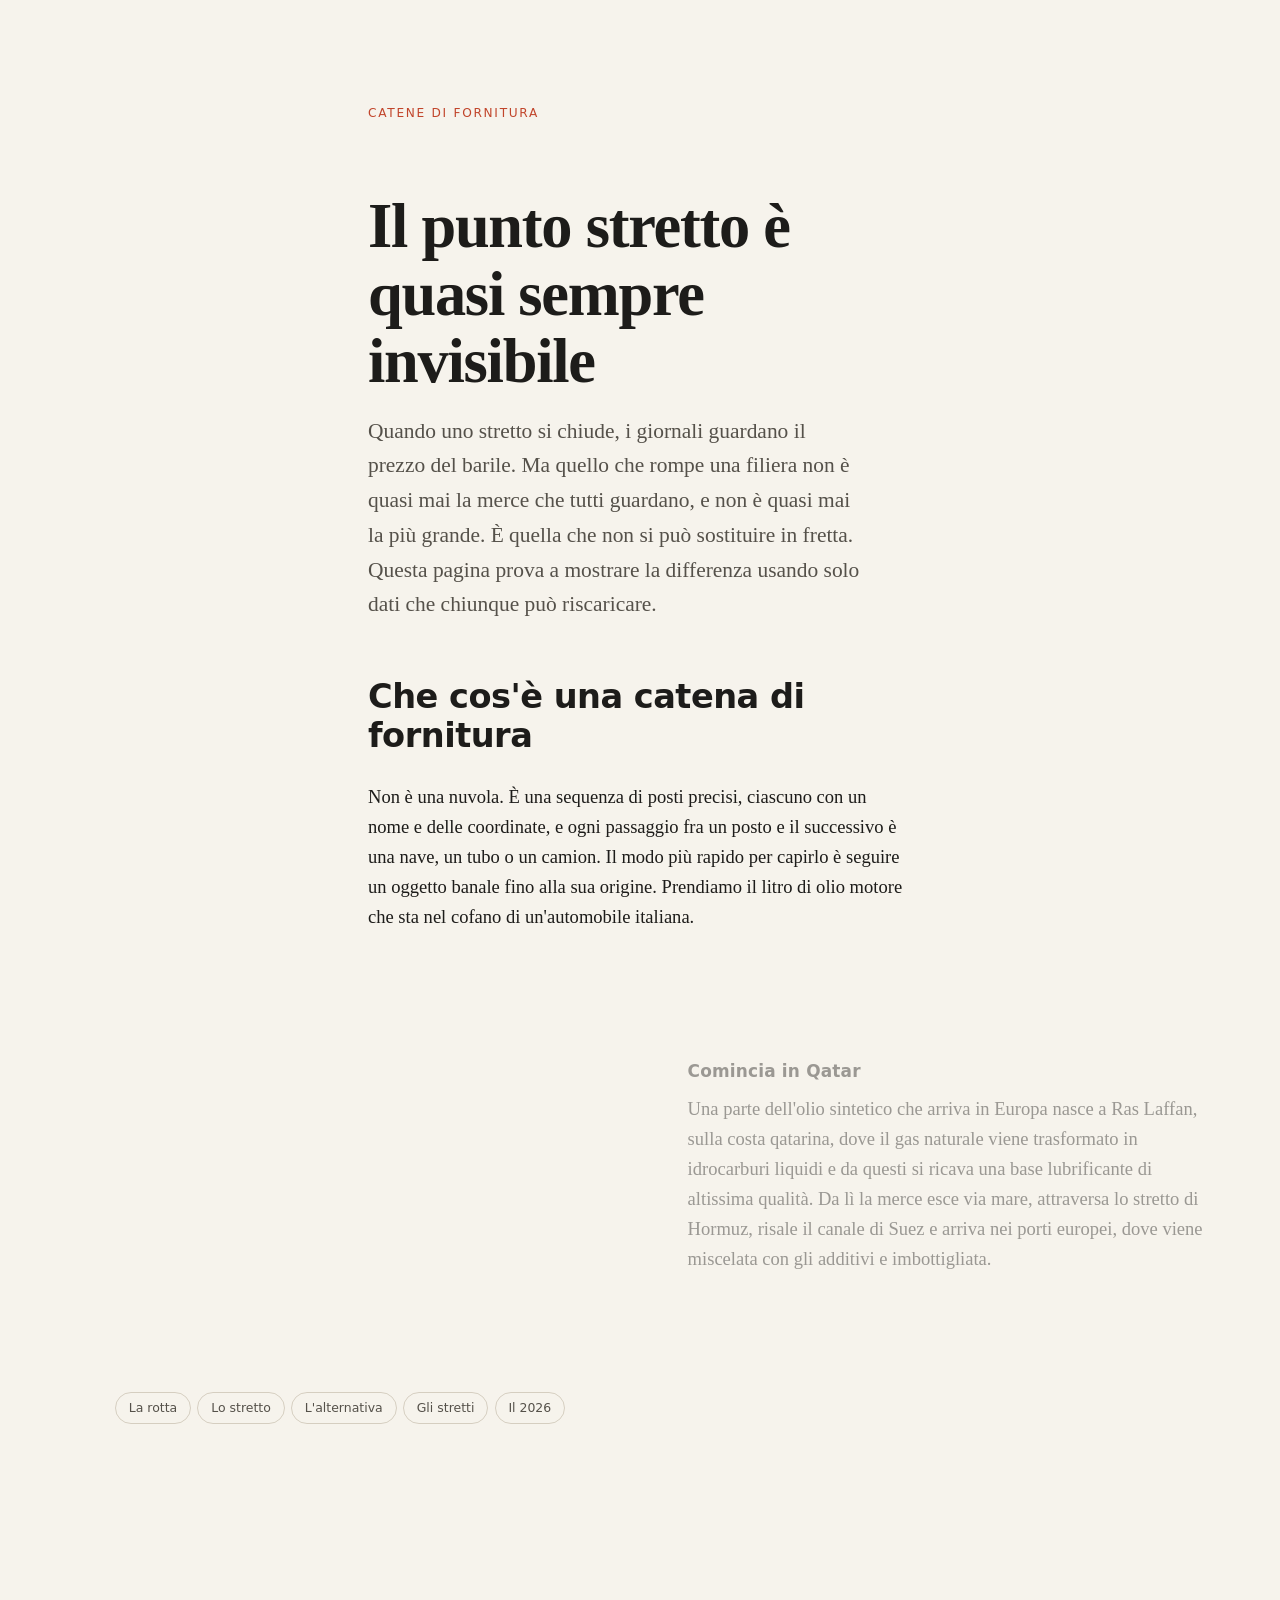
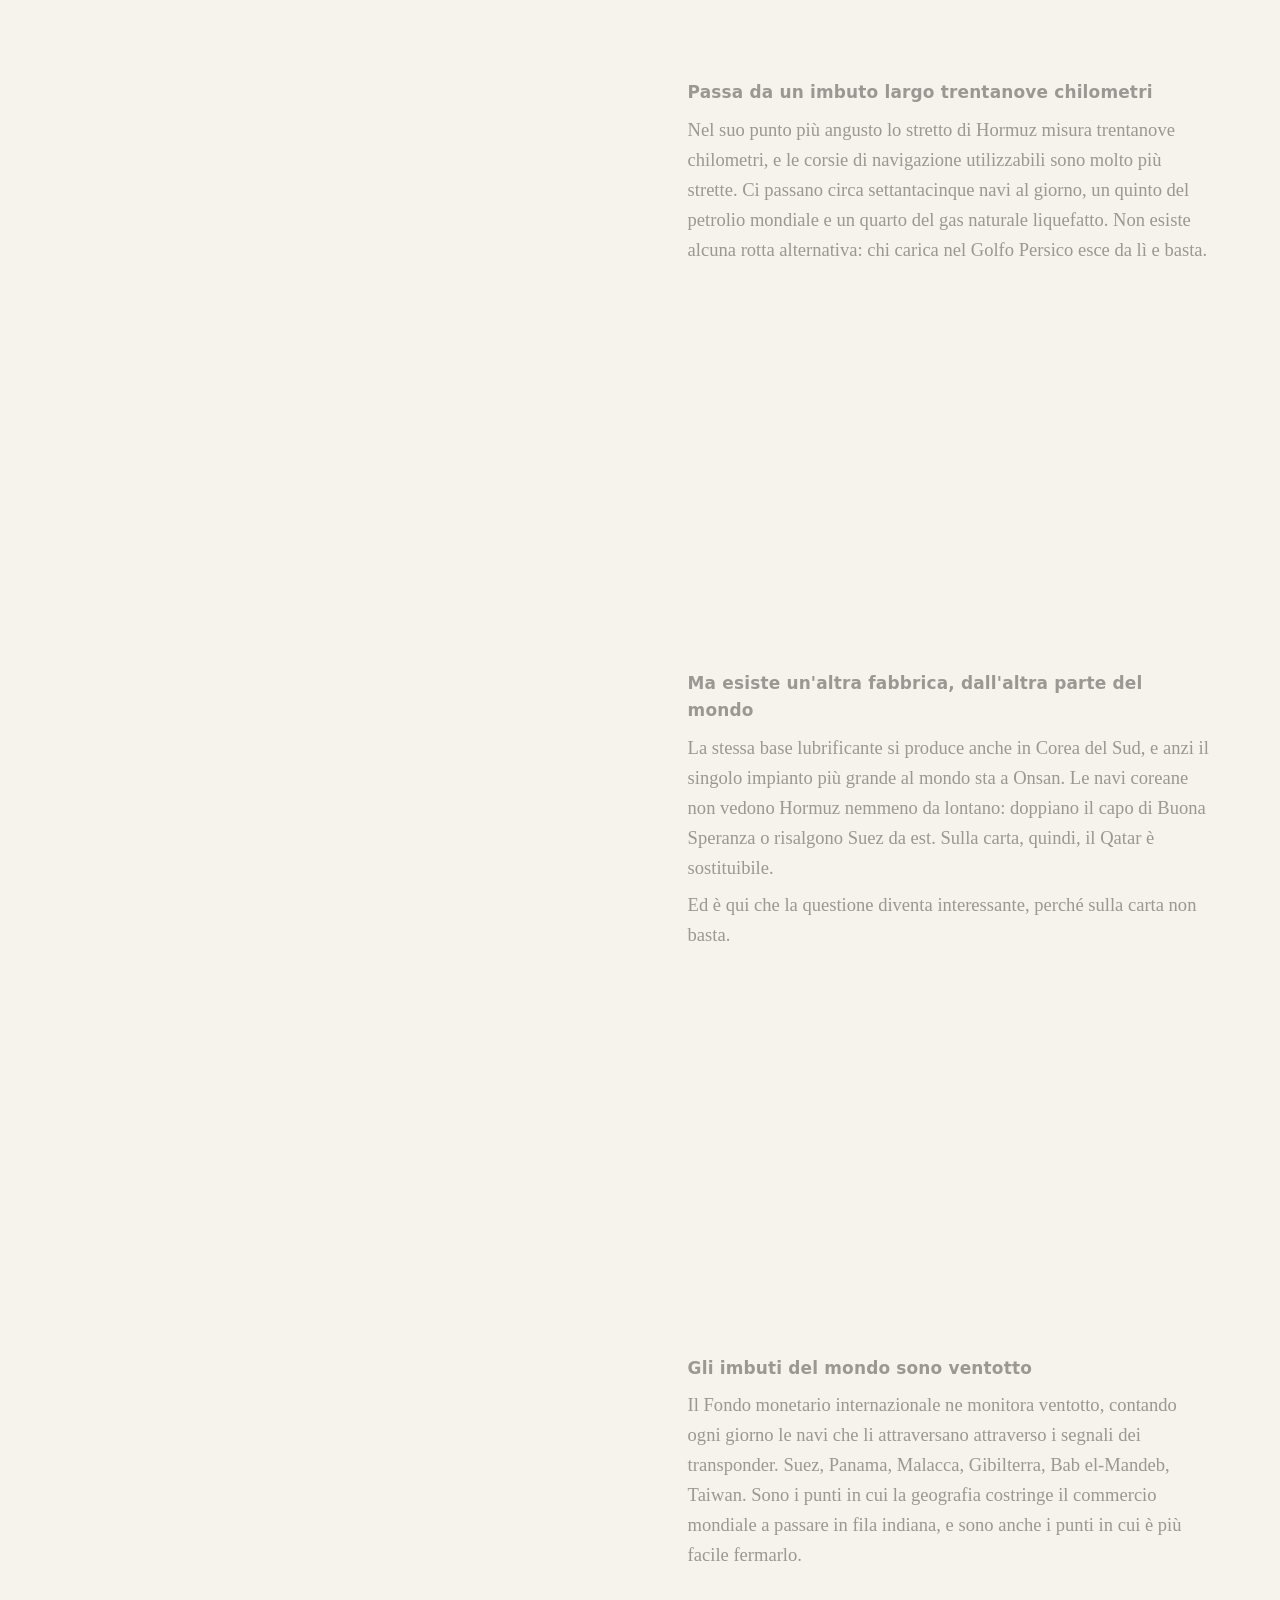
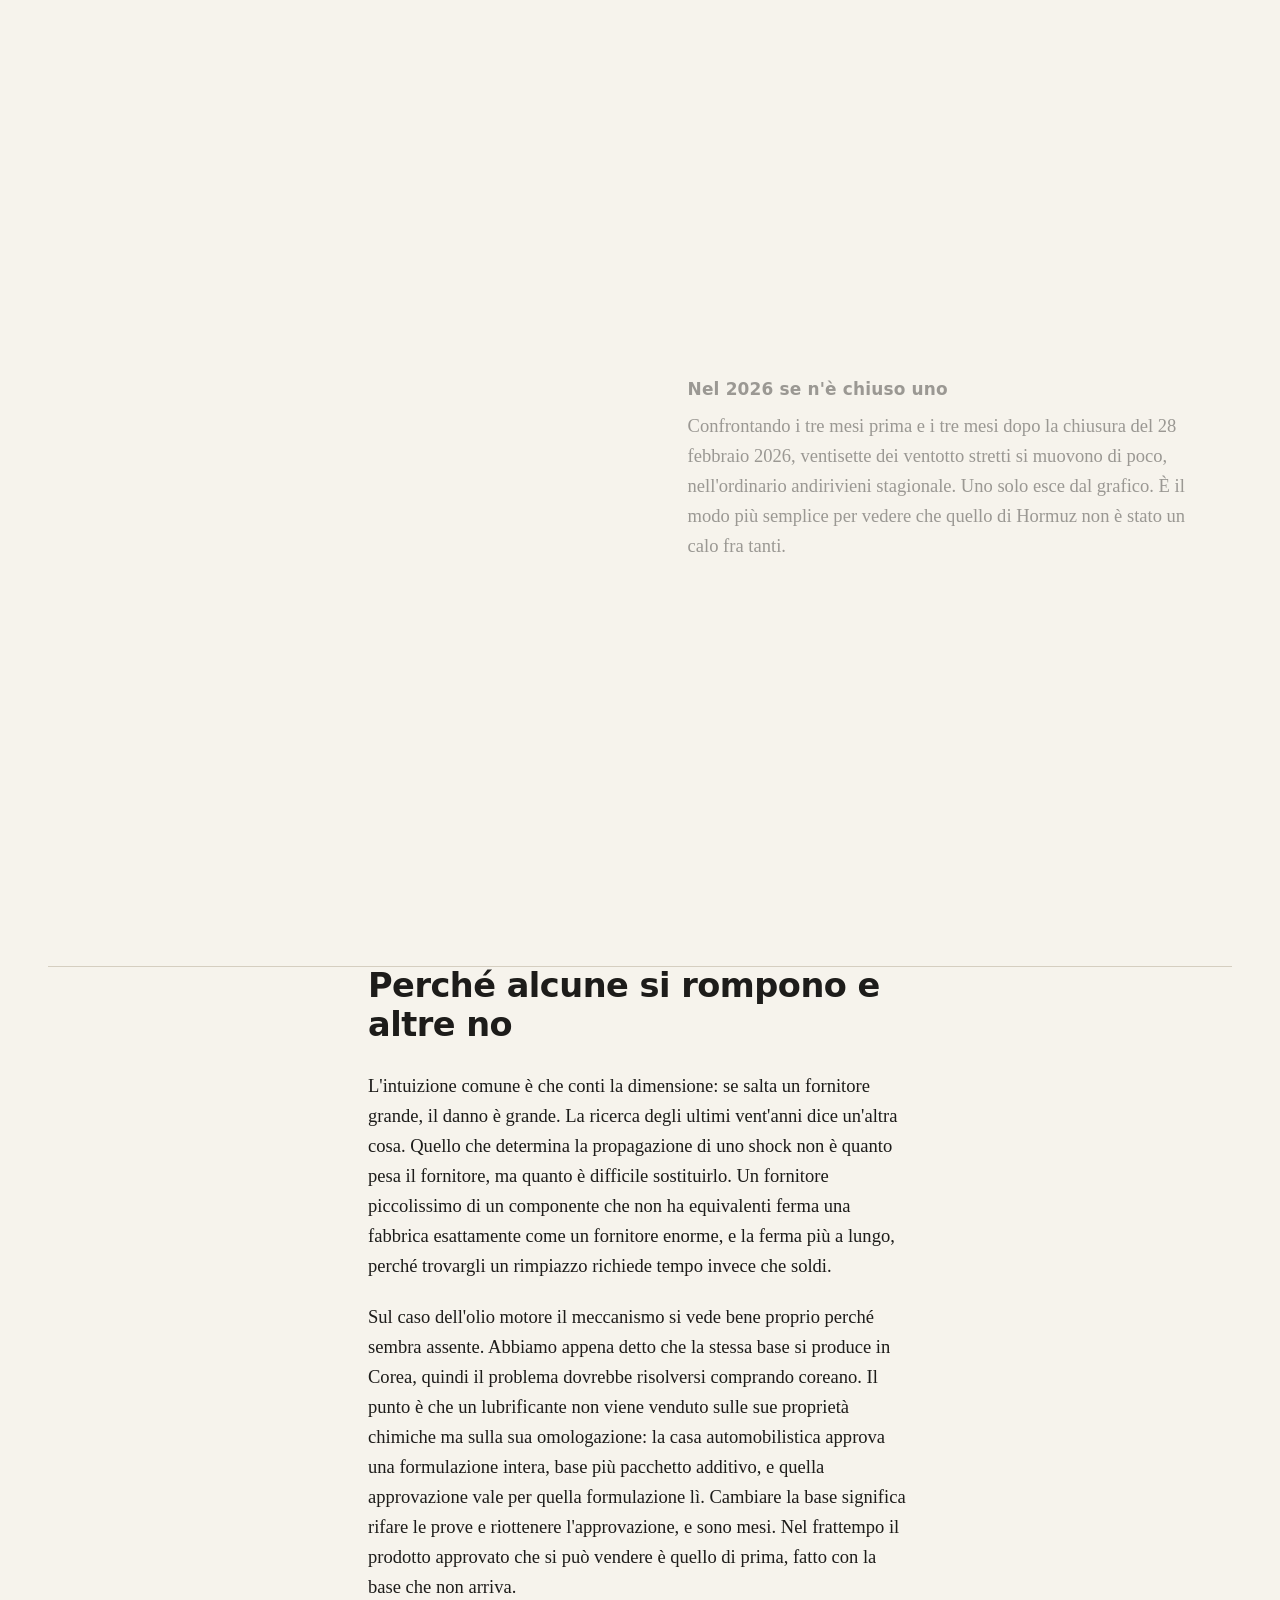
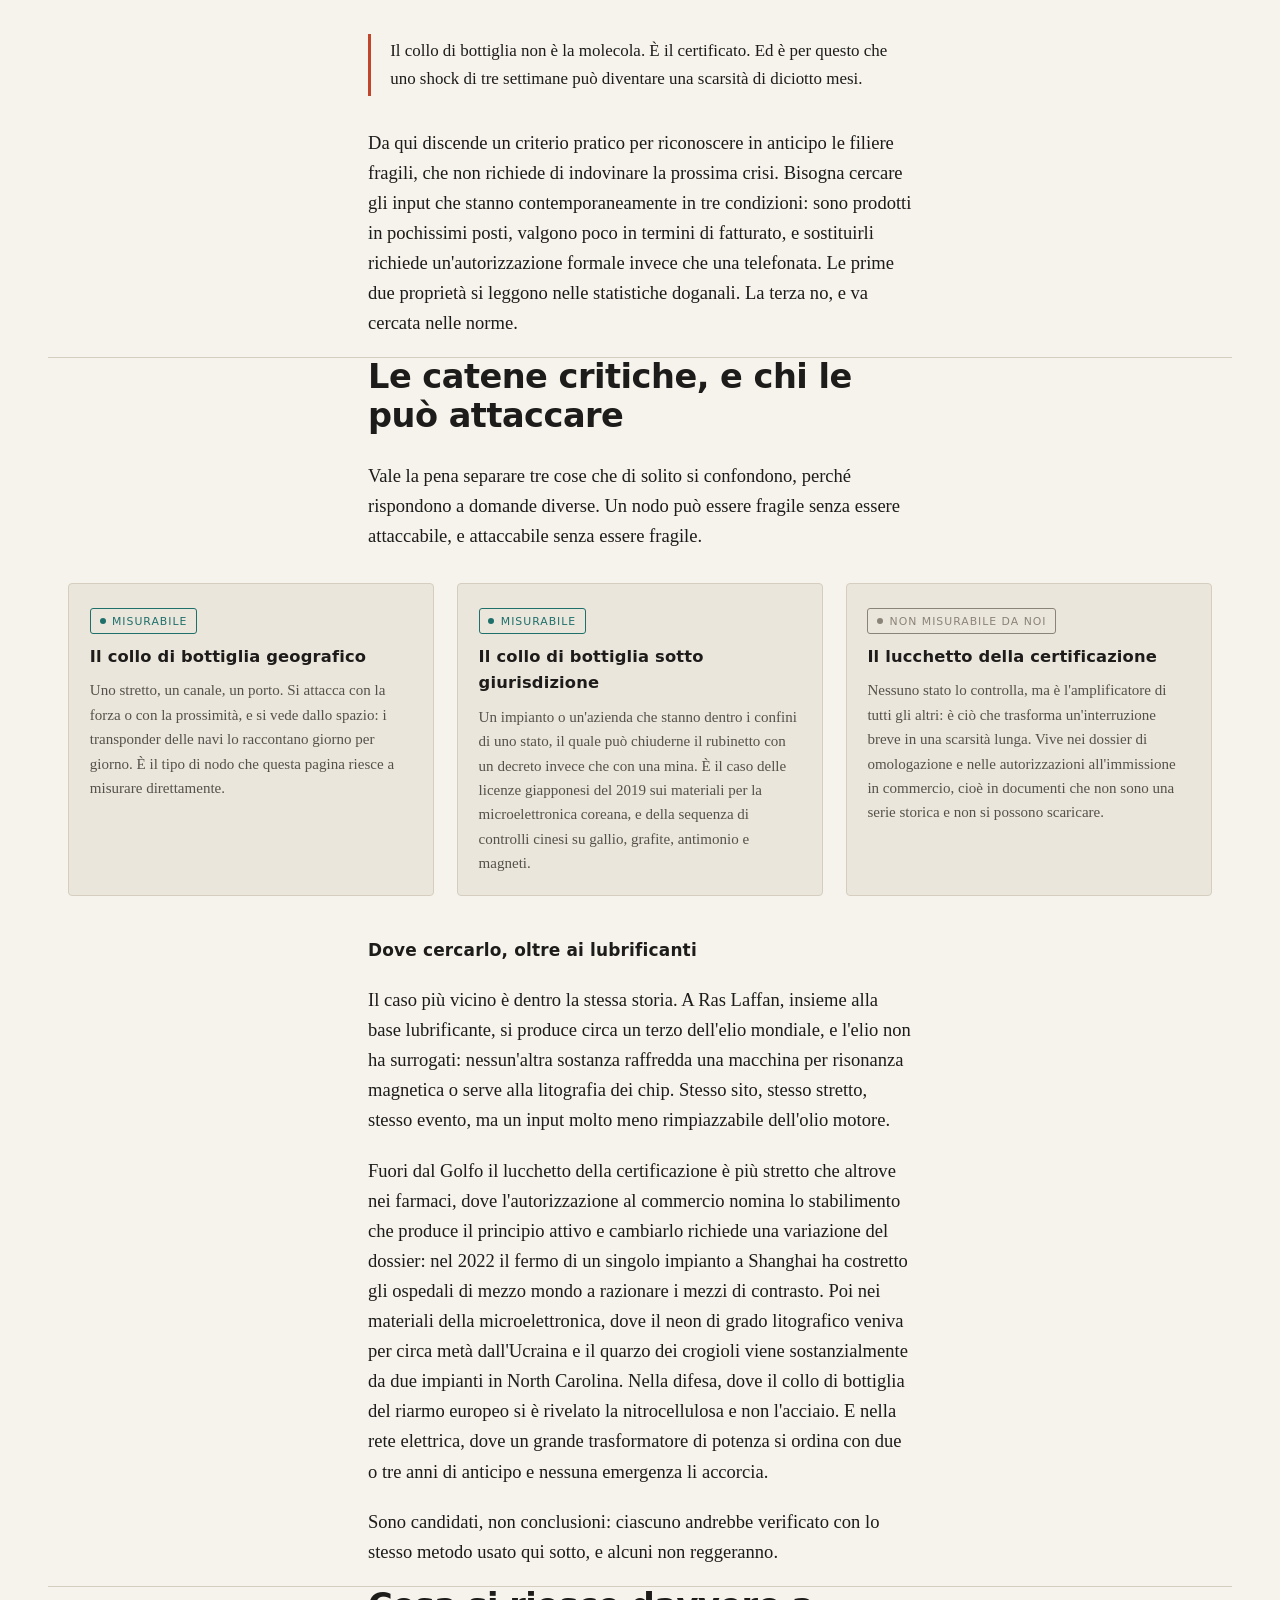
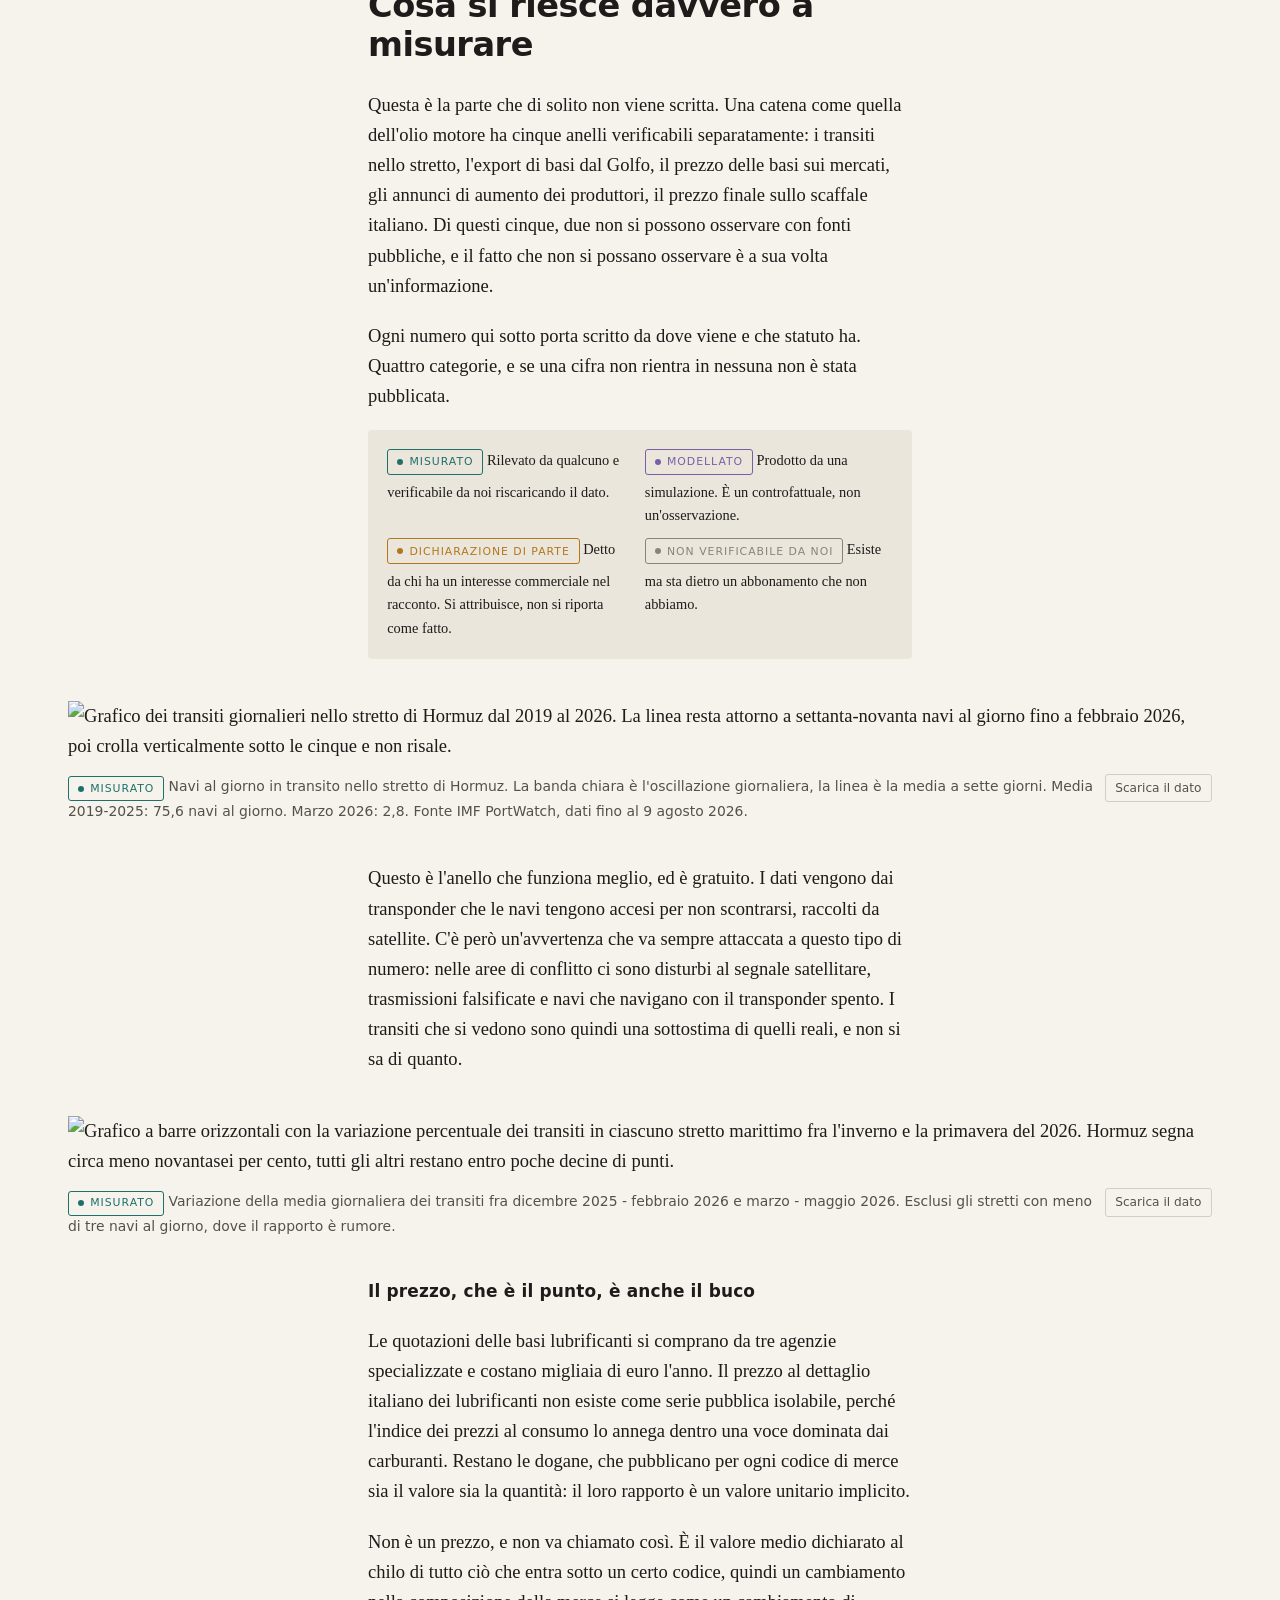
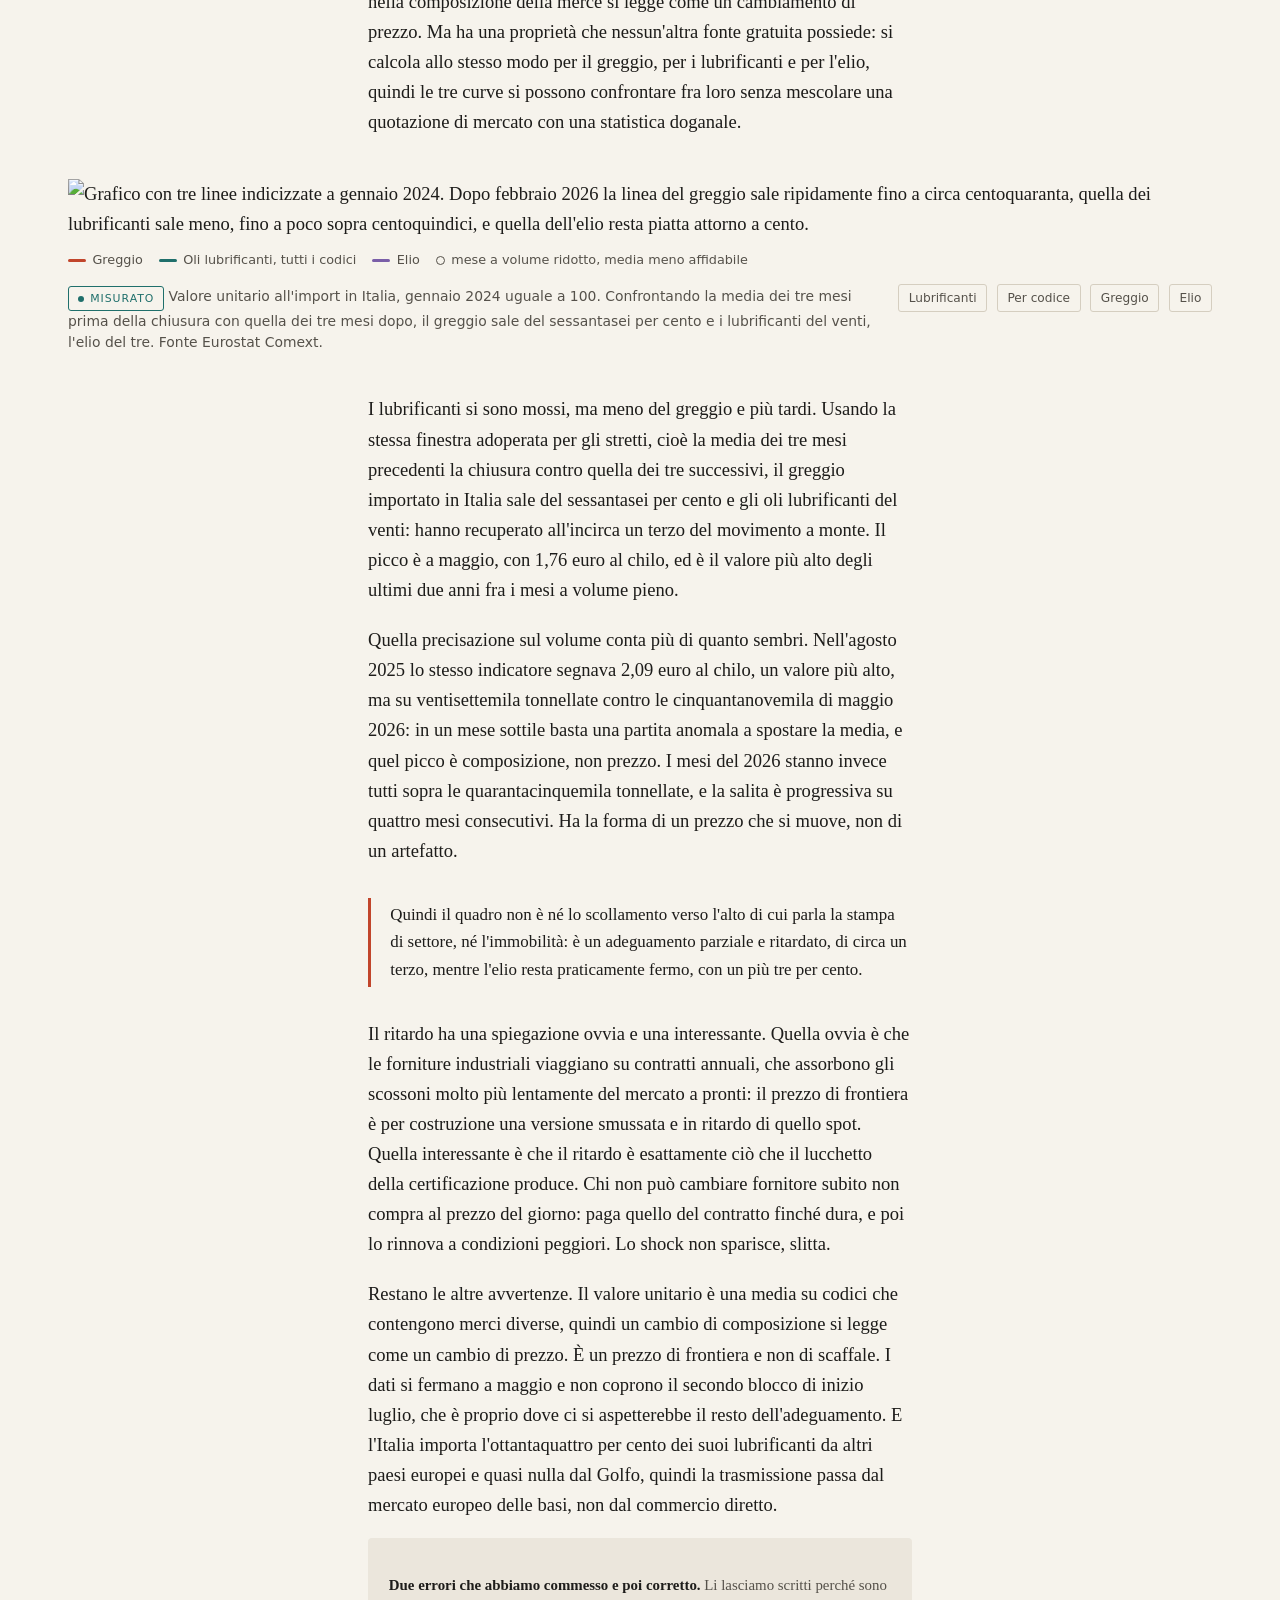
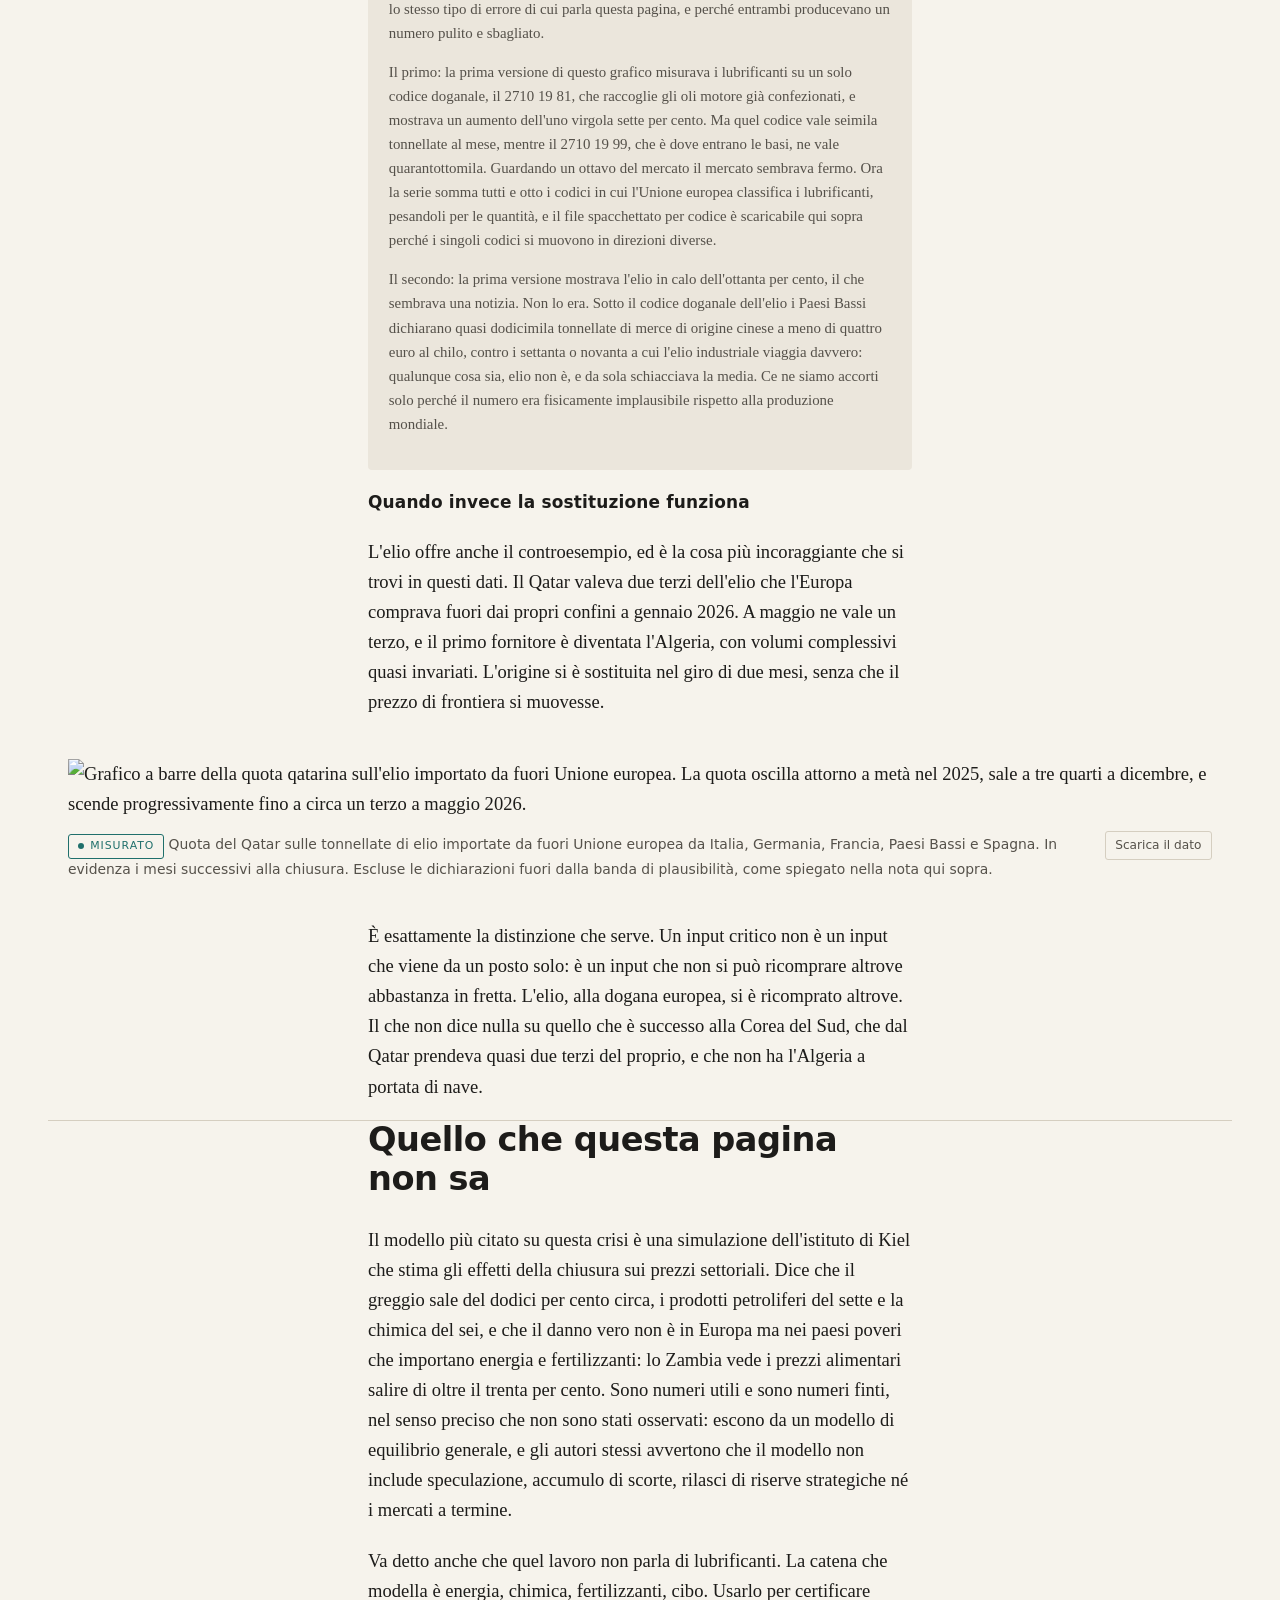
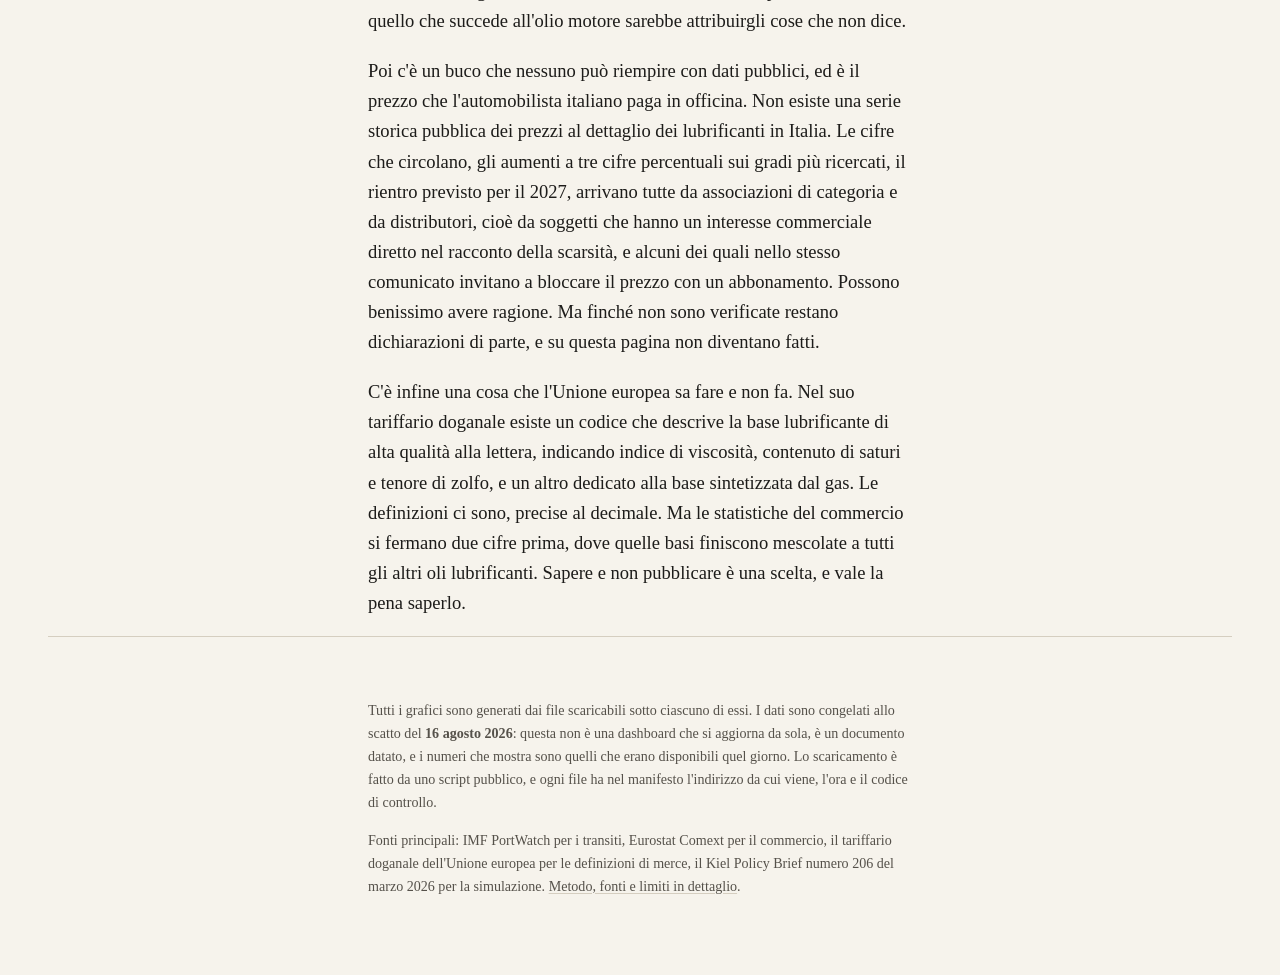
==== sito/index.html @ 90e69184 "Pagina sulle catene di fornitura critiche, primo scatto Sito statico senza framework: mappamondo in " ====
<!doctype html>
<html lang="it">
<head>
<meta charset="utf-8">
<meta name="viewport" content="width=device-width, initial-scale=1">
<title>Catene di fornitura critiche</title>
<meta name="description" content="Che cos'e' una catena di fornitura, perche' alcune si rompono e altre no, e cosa si riesce davvero a misurare quando uno stretto si chiude. Un caso di studio sulla chiusura di Hormuz del 2026.">
<link rel="icon" href="favicon.svg" type="image/svg+xml">
<link rel="stylesheet" href="assets/stile.css">
</head>
<body>

<a class="salta" href="#contenuto">Salta al contenuto</a>

<header class="testa involucro">
  <div class="colonna">
    <p class="sopratitolo">Catene di fornitura</p>
    <h1>Il punto stretto è quasi sempre invisibile</h1>
    <p class="sommario">Quando uno stretto si chiude, i giornali guardano il prezzo
    del barile. Ma quello che rompe una filiera non è quasi mai la merce che tutti
    guardano, e non è quasi mai la più grande. È quella che non si può sostituire
    in fretta. Questa pagina prova a mostrare la differenza usando solo dati che
    chiunque può riscaricare.</p>
  </div>
</header>

<main id="contenuto">

<!-- ============================================================ atto primo -->
<section class="involucro scena" id="mappamondo">
  <div class="colonna">
    <h2>Che cos'è una catena di fornitura</h2>
    <p>Non è una nuvola. È una sequenza di posti precisi, ciascuno con un nome
    e delle coordinate, e ogni passaggio fra un posto e il successivo è una nave,
    un tubo o un camion. Il modo più rapido per capirlo è seguire un oggetto
    banale fino alla sua origine. Prendiamo il litro di olio motore che sta nel
    cofano di un'automobile italiana.</p>
  </div>

  <div class="scena-griglia">
    <div class="scena-globo">
      <canvas id="globo" role="img"
              aria-label="Mappamondo che mostra le rotte descritte nel testo accanto."></canvas>
      <div id="globo-comandi" class="comandi">
        <button type="button" data-vai="0">La rotta</button>
        <button type="button" data-vai="1">Lo stretto</button>
        <button type="button" data-vai="2">L'alternativa</button>
        <button type="button" data-vai="3">Gli stretti</button>
        <button type="button" data-vai="4">Il 2026</button>
      </div>
    </div>

    <div class="tappe">
      <div class="tappa" data-passo="0">
        <h3>Comincia in Qatar</h3>
        <p>Una parte dell'olio sintetico che arriva in Europa nasce a Ras Laffan,
        sulla costa qatarina, dove il gas naturale viene trasformato in idrocarburi
        liquidi e da questi si ricava una base lubrificante di altissima qualità.
        Da lì la merce esce via mare, attraversa lo stretto di Hormuz, risale il
        canale di Suez e arriva nei porti europei, dove viene miscelata con gli
        additivi e imbottigliata.</p>
      </div>

      <div class="tappa" data-passo="1">
        <h3>Passa da un imbuto largo trentanove chilometri</h3>
        <p>Nel suo punto più angusto lo stretto di Hormuz misura trentanove
        chilometri, e le corsie di navigazione utilizzabili sono molto più
        strette. Ci passano circa settantacinque navi al giorno, un quinto del
        petrolio mondiale e un quarto del gas naturale liquefatto. Non esiste
        alcuna rotta alternativa: chi carica nel Golfo Persico esce da lì e basta.</p>
      </div>

      <div class="tappa" data-passo="2">
        <h3>Ma esiste un'altra fabbrica, dall'altra parte del mondo</h3>
        <p>La stessa base lubrificante si produce anche in Corea del Sud, e anzi
        il singolo impianto più grande al mondo sta a Onsan. Le navi coreane non
        vedono Hormuz nemmeno da lontano: doppiano il capo di Buona Speranza o
        risalgono Suez da est. Sulla carta, quindi, il Qatar è sostituibile.</p>
        <p>Ed è qui che la questione diventa interessante, perché sulla carta non
        basta.</p>
      </div>

      <div class="tappa" data-passo="3">
        <h3>Gli imbuti del mondo sono ventotto</h3>
        <p>Il Fondo monetario internazionale ne monitora ventotto, contando ogni
        giorno le navi che li attraversano attraverso i segnali dei transponder.
        Suez, Panama, Malacca, Gibilterra, Bab el-Mandeb, Taiwan. Sono i punti in
        cui la geografia costringe il commercio mondiale a passare in fila
        indiana, e sono anche i punti in cui è più facile fermarlo.</p>
      </div>

      <div class="tappa" data-passo="4">
        <h3>Nel 2026 se n'è chiuso uno</h3>
        <p>Confrontando i tre mesi prima e i tre mesi dopo la chiusura del
        28 febbraio 2026, ventisette dei ventotto stretti si muovono di poco,
        nell'ordinario andirivieni stagionale. Uno solo esce dal grafico. È il
        modo più semplice per vedere che quello di Hormuz non è stato un calo
        fra tanti.</p>
      </div>
    </div>
  </div>
</section>

<!-- ============================================================ atto secondo -->
<section class="involucro">
  <div class="colonna">
    <h2>Perché alcune si rompono e altre no</h2>

    <p>L'intuizione comune è che conti la dimensione: se salta un fornitore
    grande, il danno è grande. La ricerca degli ultimi vent'anni dice
    un'altra cosa. Quello che determina la propagazione di uno shock non è
    quanto pesa il fornitore, ma quanto è difficile sostituirlo. Un fornitore
    piccolissimo di un componente che non ha equivalenti ferma una fabbrica
    esattamente come un fornitore enorme, e la ferma più a lungo, perché
    trovargli un rimpiazzo richiede tempo invece che soldi.</p>

    <p>Sul caso dell'olio motore il meccanismo si vede bene proprio perché
    sembra assente. Abbiamo appena detto che la stessa base si produce in
    Corea, quindi il problema dovrebbe risolversi comprando coreano. Il punto
    è che un lubrificante non viene venduto sulle sue proprietà chimiche ma
    sulla sua omologazione: la casa automobilistica approva una formulazione
    intera, base più pacchetto additivo, e quella approvazione vale per quella
    formulazione lì. Cambiare la base significa rifare le prove e riottenere
    l'approvazione, e sono mesi. Nel frattempo il prodotto approvato che si
    può vendere è quello di prima, fatto con la base che non arriva.</p>

    <p class="rilievo">Il collo di bottiglia non è la molecola. È il
    certificato. Ed è per questo che uno shock di tre settimane può diventare
    una scarsità di diciotto mesi.</p>

    <p>Da qui discende un criterio pratico per riconoscere in anticipo le
    filiere fragili, che non richiede di indovinare la prossima crisi. Bisogna
    cercare gli input che stanno contemporaneamente in tre condizioni: sono
    prodotti in pochissimi posti, valgono poco in termini di fatturato, e
    sostituirli richiede un'autorizzazione formale invece che una telefonata.
    Le prime due proprietà si leggono nelle statistiche doganali. La terza no,
    e va cercata nelle norme.</p>
  </div>
</section>

<!-- ============================================================ atto terzo -->
<section class="involucro">
  <div class="colonna">
    <h2>Le catene critiche, e chi le può attaccare</h2>

    <p>Vale la pena separare tre cose che di solito si confondono, perché
    rispondono a domande diverse. Un nodo può essere fragile senza essere
    attaccabile, e attaccabile senza essere fragile.</p>
  </div>

  <ul class="schede">
    <li class="scheda">
      <span class="statuto misurato">Misurabile</span>
      <h3>Il collo di bottiglia geografico</h3>
      <p>Uno stretto, un canale, un porto. Si attacca con la forza o con la
      prossimità, e si vede dallo spazio: i transponder delle navi lo raccontano
      giorno per giorno. È il tipo di nodo che questa pagina riesce a misurare
      direttamente.</p>
    </li>
    <li class="scheda">
      <span class="statuto misurato">Misurabile</span>
      <h3>Il collo di bottiglia sotto giurisdizione</h3>
      <p>Un impianto o un'azienda che stanno dentro i confini di uno stato, il
      quale può chiuderne il rubinetto con un decreto invece che con una mina.
      È il caso delle licenze giapponesi del 2019 sui materiali per la
      microelettronica coreana, e della sequenza di controlli cinesi su gallio,
      grafite, antimonio e magneti.</p>
    </li>
    <li class="scheda">
      <span class="statuto chiuso">Non misurabile da noi</span>
      <h3>Il lucchetto della certificazione</h3>
      <p>Nessuno stato lo controlla, ma è l'amplificatore di tutti gli altri:
      è ciò che trasforma un'interruzione breve in una scarsità lunga. Vive
      nei dossier di omologazione e nelle autorizzazioni all'immissione in
      commercio, cioè in documenti che non sono una serie storica e non si
      possono scaricare.</p>
    </li>
  </ul>

  <div class="colonna" style="margin-top:2.6rem">
    <h3>Dove cercarlo, oltre ai lubrificanti</h3>
    <p>Il caso più vicino è dentro la stessa storia. A Ras Laffan, insieme alla
    base lubrificante, si produce circa un terzo dell'elio mondiale, e l'elio
    non ha surrogati: nessun'altra sostanza raffredda una macchina per risonanza
    magnetica o serve alla litografia dei chip. Stesso sito, stesso stretto,
    stesso evento, ma un input molto meno rimpiazzabile dell'olio motore.</p>

    <p>Fuori dal Golfo il lucchetto della certificazione è più stretto che
    altrove nei farmaci, dove l'autorizzazione al commercio nomina lo
    stabilimento che produce il principio attivo e cambiarlo richiede una
    variazione del dossier: nel 2022 il fermo di un singolo impianto a Shanghai
    ha costretto gli ospedali di mezzo mondo a razionare i mezzi di contrasto.
    Poi nei materiali della microelettronica, dove il neon di grado litografico
    veniva per circa metà dall'Ucraina e il quarzo dei crogioli viene
    sostanzialmente da due impianti in North Carolina. Nella difesa, dove il
    collo di bottiglia del riarmo europeo si è rivelato la nitrocellulosa e non
    l'acciaio. E nella rete elettrica, dove un grande trasformatore di potenza
    si ordina con due o tre anni di anticipo e nessuna emergenza li accorcia.</p>

    <p>Sono candidati, non conclusioni: ciascuno andrebbe verificato con lo
    stesso metodo usato qui sotto, e alcuni non reggeranno.</p>
  </div>
</section>

<!-- ============================================================ atto quarto -->
<section class="involucro">
  <div class="colonna">
    <h2>Cosa si riesce davvero a misurare</h2>

    <p>Questa è la parte che di solito non viene scritta. Una catena come
    quella dell'olio motore ha cinque anelli verificabili separatamente:
    i transiti nello stretto, l'export di basi dal Golfo, il prezzo delle
    basi sui mercati, gli annunci di aumento dei produttori, il prezzo finale
    sullo scaffale italiano. Di questi cinque, due non si possono osservare
    con fonti pubbliche, e il fatto che non si possano osservare è a sua volta
    un'informazione.</p>

    <p>Ogni numero qui sotto porta scritto da dove viene e che statuto ha.
    Quattro categorie, e se una cifra non rientra in nessuna non è stata
    pubblicata.</p>

    <ul class="legenda-statuto">
      <li><span class="statuto misurato">Misurato</span>
      Rilevato da qualcuno e verificabile da noi riscaricando il dato.</li>
      <li><span class="statuto modellato">Modellato</span>
      Prodotto da una simulazione. È un controfattuale, non un'osservazione.</li>
      <li><span class="statuto parte">Dichiarazione di parte</span>
      Detto da chi ha un interesse commerciale nel racconto. Si attribuisce,
      non si riporta come fatto.</li>
      <li><span class="statuto chiuso">Non verificabile da noi</span>
      Esiste ma sta dietro un abbonamento che non abbiamo.</li>
    </ul>
  </div>

  <figure>
    <img src="assets/grafici/transiti-hormuz.svg" alt="Grafico dei transiti giornalieri nello stretto di Hormuz dal 2019 al 2026. La linea resta attorno a settanta-novanta navi al giorno fino a febbraio 2026, poi crolla verticalmente sotto le cinque e non risale.">
    <figcaption>
      <span class="didascalia"><span class="statuto misurato">Misurato</span>
      Navi al giorno in transito nello stretto di Hormuz. La banda chiara è
      l'oscillazione giornaliera, la linea è la media a sette giorni. Media
      2019-2025: 75,6 navi al giorno. Marzo 2026: 2,8. Fonte IMF PortWatch,
      dati fino al 9 agosto 2026.</span>
      <a class="scarica" href="dati/hormuz_transiti_giornalieri.csv" download>Scarica il dato</a>
    </figcaption>
  </figure>

  <div class="colonna">
    <p>Questo è l'anello che funziona meglio, ed è gratuito. I dati vengono dai
    transponder che le navi tengono accesi per non scontrarsi, raccolti da
    satellite. C'è però un'avvertenza che va sempre attaccata a questo tipo di
    numero: nelle aree di conflitto ci sono disturbi al segnale satellitare,
    trasmissioni falsificate e navi che navigano con il transponder spento.
    I transiti che si vedono sono quindi una sottostima di quelli reali, e non
    si sa di quanto.</p>
  </div>

  <figure>
    <img src="assets/grafici/chokepoint-confronto.svg" alt="Grafico a barre orizzontali con la variazione percentuale dei transiti in ciascuno stretto marittimo fra l'inverno e la primavera del 2026. Hormuz segna circa meno novantasei per cento, tutti gli altri restano entro poche decine di punti.">
    <figcaption>
      <span class="didascalia"><span class="statuto misurato">Misurato</span>
      Variazione della media giornaliera dei transiti fra dicembre 2025 -
      febbraio 2026 e marzo - maggio 2026. Esclusi gli stretti con meno di tre
      navi al giorno, dove il rapporto è rumore.</span>
      <a class="scarica" href="dati/chokepoint_transiti_mensili.csv" download>Scarica il dato</a>
    </figcaption>
  </figure>

  <div class="colonna">
    <h3>Il prezzo, che è il punto, è anche il buco</h3>

    <p>Le quotazioni delle basi lubrificanti si comprano da tre agenzie
    specializzate e costano migliaia di euro l'anno. Il prezzo al dettaglio
    italiano dei lubrificanti non esiste come serie pubblica isolabile, perché
    l'indice dei prezzi al consumo lo annega dentro una voce dominata dai
    carburanti. Restano le dogane, che pubblicano per ogni codice di merce sia
    il valore sia la quantità: il loro rapporto è un valore unitario implicito.</p>

    <p>Non è un prezzo, e non va chiamato così. È il valore medio dichiarato al
    chilo di tutto ciò che entra sotto un certo codice, quindi un cambiamento
    nella composizione della merce si legge come un cambiamento di prezzo. Ma
    ha una proprietà che nessun'altra fonte gratuita possiede: si calcola allo
    stesso modo per il greggio, per i lubrificanti e per l'elio, quindi le tre
    curve si possono confrontare fra loro senza mescolare una quotazione di
    mercato con una statistica doganale.</p>
  </div>

  <figure>
    <img src="assets/grafici/valori-unitari.svg" alt="Grafico con tre linee indicizzate a gennaio 2024. Dopo febbraio 2026 la linea del greggio sale ripidamente fino a circa centoquaranta, quella dei lubrificanti sale meno, fino a poco sopra centoquindici, e quella dell'elio resta piatta attorno a cento.">
    <ul class="chiave">
      <li><i style="background:var(--accento)"></i> Greggio</li>
      <li><i style="background:var(--accento-2)"></i> Oli lubrificanti, tutti i codici</li>
      <li><i style="background:var(--modellato)"></i> Elio</li>
      <li><i class="vuoto"></i> mese a volume ridotto, media meno affidabile</li>
    </ul>
    <figcaption>
      <span class="didascalia"><span class="statuto misurato">Misurato</span>
      Valore unitario all'import in Italia, gennaio 2024 uguale a 100.
      Confrontando la media dei tre mesi prima della chiusura con quella dei
      tre mesi dopo, il greggio sale del sessantasei per cento e i lubrificanti
      del venti, l'elio del tre. Fonte Eurostat Comext.</span>
      <a class="scarica" href="dati/lubrificanti_italia_valore_unitario.csv" download>Lubrificanti</a>
      <a class="scarica" href="dati/lubrificanti_italia_per_codice_valore_unitario.csv" download>Per codice</a>
      <a class="scarica" href="dati/greggio_italia_valore_unitario.csv" download>Greggio</a>
      <a class="scarica" href="dati/elio_ue_valore_unitario.csv" download>Elio</a>
    </figcaption>
  </figure>

  <div class="colonna">
    <p>I lubrificanti si sono mossi, ma meno del greggio e più tardi. Usando la
    stessa finestra adoperata per gli stretti, cioè la media dei tre mesi
    precedenti la chiusura contro quella dei tre successivi, il greggio
    importato in Italia sale del sessantasei per cento e gli oli lubrificanti
    del venti: hanno recuperato all'incirca un terzo del movimento a monte.
    Il picco è a maggio, con 1,76 euro al chilo, ed è il valore più alto degli
    ultimi due anni fra i mesi a volume pieno.</p>

    <p>Quella precisazione sul volume conta più di quanto sembri. Nell'agosto
    2025 lo stesso indicatore segnava 2,09 euro al chilo, un valore più alto,
    ma su ventisettemila tonnellate contro le cinquantanovemila di maggio 2026:
    in un mese sottile basta una partita anomala a spostare la media, e quel
    picco è composizione, non prezzo. I mesi del 2026 stanno invece tutti sopra
    le quarantacinquemila tonnellate, e la salita è progressiva su quattro mesi
    consecutivi. Ha la forma di un prezzo che si muove, non di un artefatto.</p>

    <p class="rilievo">Quindi il quadro non è né lo scollamento verso l'alto di
    cui parla la stampa di settore, né l'immobilità: è un adeguamento parziale
    e ritardato, di circa un terzo, mentre l'elio resta praticamente fermo,
    con un più tre per cento.</p>

    <p>Il ritardo ha una spiegazione ovvia e una interessante. Quella ovvia è
    che le forniture industriali viaggiano su contratti annuali, che assorbono
    gli scossoni molto più lentamente del mercato a pronti: il prezzo di
    frontiera è per costruzione una versione smussata e in ritardo di quello
    spot. Quella interessante è che il ritardo è esattamente ciò che il
    lucchetto della certificazione produce. Chi non può cambiare fornitore
    subito non compra al prezzo del giorno: paga quello del contratto finché
    dura, e poi lo rinnova a condizioni peggiori. Lo shock non sparisce,
    slitta.</p>

    <p>Restano le altre avvertenze. Il valore unitario è una media su codici che
    contengono merci diverse, quindi un cambio di composizione si legge come un
    cambio di prezzo. È un prezzo di frontiera e non di scaffale. I dati si
    fermano a maggio e non coprono il secondo blocco di inizio luglio, che è
    proprio dove ci si aspetterebbe il resto dell'adeguamento. E l'Italia importa
    l'ottantaquattro per cento dei suoi lubrificanti da altri paesi europei e
    quasi nulla dal Golfo, quindi la trasmissione passa dal mercato europeo
    delle basi, non dal commercio diretto.</p>

    <div class="nota">
      <p><strong>Due errori che abbiamo commesso e poi corretto.</strong>
      Li lasciamo scritti perché sono lo stesso tipo di errore di cui parla
      questa pagina, e perché entrambi producevano un numero pulito e
      sbagliato.</p>

      <p>Il primo: la prima versione di questo grafico misurava i lubrificanti
      su un solo codice doganale, il 2710 19 81, che raccoglie gli oli motore
      già confezionati, e mostrava un aumento dell'uno virgola sette per cento.
      Ma quel codice vale seimila tonnellate al mese, mentre il 2710 19 99, che
      è dove entrano le basi, ne vale quarantottomila. Guardando un ottavo del
      mercato il mercato sembrava fermo. Ora la serie somma tutti e otto i
      codici in cui l'Unione europea classifica i lubrificanti, pesandoli per
      le quantità, e il file spacchettato per codice è scaricabile qui sopra
      perché i singoli codici si muovono in direzioni diverse.</p>

      <p>Il secondo: la prima versione mostrava l'elio in calo dell'ottanta per
      cento, il che sembrava una notizia. Non lo era. Sotto il codice doganale
      dell'elio i Paesi Bassi dichiarano quasi dodicimila tonnellate di merce
      di origine cinese a meno di quattro euro al chilo, contro i settanta o
      novanta a cui l'elio industriale viaggia davvero: qualunque cosa sia,
      elio non è, e da sola schiacciava la media. Ce ne siamo accorti solo
      perché il numero era fisicamente implausibile rispetto alla produzione
      mondiale.</p>
    </div>

    <h3>Quando invece la sostituzione funziona</h3>

    <p>L'elio offre anche il controesempio, ed è la cosa più incoraggiante che
    si trovi in questi dati. Il Qatar valeva due terzi dell'elio che l'Europa
    comprava fuori dai propri confini a gennaio 2026. A maggio ne vale un terzo,
    e il primo fornitore è diventata l'Algeria, con volumi complessivi quasi
    invariati. L'origine si è sostituita nel giro di due mesi, senza che il
    prezzo di frontiera si muovesse.</p>
  </div>

  <figure>
    <img src="assets/grafici/elio-origine.svg" alt="Grafico a barre della quota qatarina sull'elio importato da fuori Unione europea. La quota oscilla attorno a metà nel 2025, sale a tre quarti a dicembre, e scende progressivamente fino a circa un terzo a maggio 2026.">
    <figcaption>
      <span class="didascalia"><span class="statuto misurato">Misurato</span>
      Quota del Qatar sulle tonnellate di elio importate da fuori Unione europea
      da Italia, Germania, Francia, Paesi Bassi e Spagna. In evidenza i mesi
      successivi alla chiusura. Escluse le dichiarazioni fuori dalla banda di
      plausibilità, come spiegato nella nota qui sopra.</span>
      <a class="scarica" href="dati/elio_ue_valore_unitario_per_origine.csv" download>Scarica il dato</a>
    </figcaption>
  </figure>

  <div class="colonna">
    <p>È esattamente la distinzione che serve. Un input critico non è un input
    che viene da un posto solo: è un input che non si può ricomprare altrove
    abbastanza in fretta. L'elio, alla dogana europea, si è ricomprato altrove.
    Il che non dice nulla su quello che è successo alla Corea del Sud, che dal
    Qatar prendeva quasi due terzi del proprio, e che non ha l'Algeria a
    portata di nave.</p>
  </div>
</section>

<!-- ============================================================ atto quinto -->
<section class="involucro">
  <div class="colonna">
    <h2>Quello che questa pagina non sa</h2>

    <p>Il modello più citato su questa crisi è una simulazione dell'istituto di
    Kiel che stima gli effetti della chiusura sui prezzi settoriali. Dice che
    il greggio sale del dodici per cento circa, i prodotti petroliferi del sette
    e la chimica del sei, e che il danno vero non è in Europa ma nei paesi
    poveri che importano energia e fertilizzanti: lo Zambia vede i prezzi
    alimentari salire di oltre il trenta per cento. Sono numeri utili e sono
    numeri finti, nel senso preciso che non sono stati osservati: escono da un
    modello di equilibrio generale, e gli autori stessi avvertono che il modello
    non include speculazione, accumulo di scorte, rilasci di riserve strategiche
    né i mercati a termine.</p>

    <p>Va detto anche che quel lavoro non parla di lubrificanti. La catena che
    modella è energia, chimica, fertilizzanti, cibo. Usarlo per certificare
    quello che succede all'olio motore sarebbe attribuirgli cose che non dice.</p>

    <p>Poi c'è un buco che nessuno può riempire con dati pubblici, ed è il
    prezzo che l'automobilista italiano paga in officina. Non esiste una serie
    storica pubblica dei prezzi al dettaglio dei lubrificanti in Italia. Le
    cifre che circolano, gli aumenti a tre cifre percentuali sui gradi più
    ricercati, il rientro previsto per il 2027, arrivano tutte da associazioni
    di categoria e da distributori, cioè da soggetti che hanno un interesse
    commerciale diretto nel racconto della scarsità, e alcuni dei quali nello
    stesso comunicato invitano a bloccare il prezzo con un abbonamento. Possono
    benissimo avere ragione. Ma finché non sono verificate restano dichiarazioni
    di parte, e su questa pagina non diventano fatti.</p>

    <p>C'è infine una cosa che l'Unione europea sa fare e non fa. Nel suo
    tariffario doganale esiste un codice che descrive la base lubrificante di
    alta qualità alla lettera, indicando indice di viscosità, contenuto di
    saturi e tenore di zolfo, e un altro dedicato alla base sintetizzata dal gas.
    Le definizioni ci sono, precise al decimale. Ma le statistiche del commercio
    si fermano due cifre prima, dove quelle basi finiscono mescolate a tutti gli
    altri oli lubrificanti. Sapere e non pubblicare è una scelta, e vale la pena
    saperlo.</p>
  </div>
</section>

</main>

<footer class="coda involucro">
  <div class="colonna">
    <p>Tutti i grafici sono generati dai file scaricabili sotto ciascuno di
    essi. I dati sono congelati allo scatto del <strong>16 agosto 2026</strong>:
    questa non è una dashboard che si aggiorna da sola, è un documento datato,
    e i numeri che mostra sono quelli che erano disponibili quel giorno. Lo
    scaricamento è fatto da uno script pubblico, e ogni file ha nel manifesto
    l'indirizzo da cui viene, l'ora e il codice di controllo.</p>
    <p>Fonti principali: IMF PortWatch per i transiti, Eurostat Comext per il
    commercio, il tariffario doganale dell'Unione europea per le definizioni
    di merce, il Kiel Policy Brief numero 206 del marzo 2026 per la simulazione.
    <a href="metodo.html">Metodo, fonti e limiti in dettaglio</a>.</p>
  </div>
</footer>

<script src="assets/globo.js" defer></script>
</body>
</html>
---- sito/assets/stile.css ----
/* ------------------------------------------------------------------ base --
   Nessun font remoto: la pagina deve caricarsi intera anche da una
   connessione lenta e non deve dipendere da un server di terzi.
   ------------------------------------------------------------------------ */

:root {
  --carta:        #f6f3ec;
  --carta-scavo:  #ebe6dc;
  --inchiostro:   #1d1c1a;
  --inchiostro-2: #55514a;
  --filo:         #d5cec0;
  --accento:      #c1452b;
  --accento-2:    #1f6f6b;
  --misurato:     #1f6f6b;
  --modellato:    #7a5ea8;
  --parte:        #b4761c;
  --chiuso:       #8a8378;

  --globo-mare:   #e2ddd1;
  --globo-terra:  #c6bfae;
  --globo-griglia:#d3ccbc;
  --globo-punto:  #55514a;
  --globo-alternativa: #1f6f6b;
  --globo-testo:  #3a3733;

  --misura: 34rem;
  --largo:  74rem;
}

@media (prefers-color-scheme: dark) {
  :root {
    --carta:        #17181a;
    --carta-scavo:  #1f2124;
    --inchiostro:   #ece8e1;
    --inchiostro-2: #a8a49c;
    --filo:         #33363a;
    --accento:      #ff6b4a;
    --accento-2:    #4fbdb6;
    --misurato:     #4fbdb6;
    --modellato:    #b295e0;
    --parte:        #e0a13f;
    --chiuso:       #7f7a72;

    --globo-mare:   #1d2024;
    --globo-terra:  #343a40;
    --globo-griglia:#282c31;
    --globo-punto:  #9aa0a6;
    --globo-alternativa: #4fbdb6;
    --globo-testo:  #c8c4bc;
  }
}

* { box-sizing: border-box; }

html { -webkit-text-size-adjust: 100%; }

body {
  margin: 0;
  background: var(--carta);
  color: var(--inchiostro);
  font-family: Iowan Old Style, Palatino, Georgia, "Times New Roman", serif;
  font-size: clamp(1.02rem, 0.96rem + 0.3vw, 1.16rem);
  line-height: 1.62;
  text-rendering: optimizeLegibility;
}

h1, h2, h3, .etichetta, .statuto, figcaption, nav, .comandi, th {
  font-family: system-ui, -apple-system, Segoe UI, Roboto, sans-serif;
}

a { color: inherit; text-decoration-color: var(--accento); text-underline-offset: 2px; }
a:hover { color: var(--accento); }

:focus-visible { outline: 2px solid var(--accento); outline-offset: 3px; }

/* ---------------------------------------------------------------- impianto */

.involucro { max-width: var(--largo); margin: 0 auto; padding: 0 1.25rem; }
.colonna   { max-width: var(--misura); margin-inline: auto; }
.colonna > * + * { margin-top: 1.1em; }

section { padding: 4.5rem 0; border-top: 1px solid var(--filo); }
section:first-of-type { border-top: 0; }

/* ------------------------------------------------------------------ testa */

.testa { padding: clamp(3rem, 9vw, 6.5rem) 0 3.5rem; }

.sopratitolo {
  font-family: system-ui, sans-serif;
  font-size: 0.76rem; letter-spacing: 0.14em; text-transform: uppercase;
  color: var(--accento); margin: 0 0 1.1rem;
}

h1 {
  font-family: Iowan Old Style, Palatino, Georgia, serif;
  font-size: clamp(2.1rem, 1.2rem + 4vw, 3.9rem);
  line-height: 1.08; letter-spacing: -0.02em;
  margin: 0 0 1.2rem; max-width: 22ch;
}

.sommario {
  font-size: clamp(1.12rem, 1rem + 0.5vw, 1.34rem);
  color: var(--inchiostro-2); max-width: 46ch; margin: 0;
}

h2 {
  font-size: clamp(1.5rem, 1.15rem + 1.4vw, 2.1rem);
  line-height: 1.16; letter-spacing: -0.015em;
  margin: 0 0 1.6rem; max-width: 24ch;
}

h3 {
  font-size: 1.06rem; letter-spacing: 0.01em;
  margin: 2.4rem 0 0.5rem;
}

/* ----------------------------------------------------------------- globo */

.scena { position: relative; }

.scena-griglia {
  display: grid;
  gap: 2rem;
  grid-template-columns: 1fr;
}

@media (min-width: 62rem) {
  .scena-griglia { grid-template-columns: 1fr 1fr; gap: 3.5rem; align-items: start; }
  .scena-globo { position: sticky; top: 0; height: 100vh; display: grid; place-items: center; }
}

.scena-globo { padding: 1rem 0; }

#globo {
  width: 100%;
  max-width: 34rem;
  aspect-ratio: 1;
  display: block;
}

.tappe > * + * { margin-top: 45vh; }
.tappe { padding: 12vh 0 45vh; }

@media (max-width: 61.99rem) {
  .scena-globo {
    position: sticky; top: 0; z-index: 2;
    background: linear-gradient(var(--carta) 78%, transparent);
    padding-bottom: 1.5rem;
  }
  #globo { max-width: 15rem; margin-inline: auto; }
  .tappe > * + * { margin-top: 30vh; }
}

.tappa {
  opacity: 0.42;
  transition: opacity 0.35s ease;
  border-left: 2px solid transparent;
  padding-left: 1.1rem;
}
.tappa.attivo { opacity: 1; border-left-color: var(--accento); }
.tappa h3 { margin-top: 0; }
.tappa p { margin: 0.4rem 0 0; }

#globo-comandi {
  display: flex; flex-wrap: wrap; gap: 0.4rem;
  justify-content: center; margin-top: 1rem;
}
#globo-comandi button {
  font: inherit; font-family: system-ui, sans-serif; font-size: 0.78rem;
  background: transparent; color: var(--inchiostro-2);
  border: 1px solid var(--filo); border-radius: 999px;
  padding: 0.3rem 0.8rem; cursor: pointer;
}
#globo-comandi button:hover { border-color: var(--accento); color: var(--accento); }

@media (prefers-reduced-motion: reduce) {
  .tappa { opacity: 1; transition: none; }
  html { scroll-behavior: auto; }
}

/* -------------------------------------------------------------- statuto */

.statuto {
  display: inline-flex; align-items: center; gap: 0.4rem;
  font-size: 0.68rem; letter-spacing: 0.09em; text-transform: uppercase;
  padding: 0.2rem 0.55rem; border-radius: 3px;
  border: 1px solid currentColor; white-space: nowrap;
}
.statuto::before {
  content: ""; width: 6px; height: 6px; border-radius: 50%;
  background: currentColor;
}
.statuto.misurato  { color: var(--misurato); }
.statuto.modellato { color: var(--modellato); }
.statuto.parte     { color: var(--parte); }
.statuto.chiuso    { color: var(--chiuso); }

.legenda-statuto {
  display: flex; flex-wrap: wrap; gap: 0.7rem 1.1rem;
  padding: 1.2rem; margin: 0;
  background: var(--carta-scavo); border-radius: 4px;
  list-style: none;
}
.legenda-statuto li { max-width: 15rem; font-size: 0.9rem; }
.legenda-statuto .statuto { margin-bottom: 0.35rem; }

/* -------------------------------------------------------------- figure */

figure { margin: 2.6rem 0; }

.grafico {
  width: 100%; height: auto; display: block;
  background: var(--carta-scavo); border-radius: 4px; padding: 0.5rem 0;
}

.grafico .griglia { stroke: var(--filo); stroke-width: 1; }
.grafico .base    { stroke: var(--inchiostro-2); stroke-width: 1; stroke-dasharray: 3 3; }
.grafico .tacca, .grafico .unita, .grafico .etichetta-riga, .grafico .valore-riga {
  font-family: system-ui, sans-serif; font-size: 11px; fill: var(--inchiostro-2);
}
.grafico .unita { font-size: 10px; letter-spacing: 0.06em; text-transform: uppercase; }
.grafico .valore-riga { font-size: 10.5px; }
.grafico polyline { fill: none; stroke-width: 2; stroke-linejoin: round; stroke-linecap: round; }
.grafico .banda   { fill: var(--inchiostro-2); opacity: 0.18; stroke: none; }
.grafico .serie-1 { stroke: var(--accento); }
.grafico .serie-2 { stroke: var(--accento-2); }
.grafico .serie-3 { stroke: var(--modellato); }
.grafico .punto-1 { fill: var(--accento); }
.grafico .punto-2 { fill: var(--accento-2); }
.grafico .punto-3 { fill: var(--modellato); }
.grafico .barra   { fill: var(--inchiostro-2); opacity: 0.55; }
.grafico .barra-evidenza { fill: var(--accento); }
.grafico .evento  { stroke: var(--inchiostro); stroke-width: 1; stroke-dasharray: 2 3; opacity: 0.6; }
.grafico .evento-testo {
  font-family: system-ui, sans-serif; font-size: 11px; fill: var(--inchiostro-2);
}

figcaption {
  font-size: 0.87rem; line-height: 1.5; color: var(--inchiostro-2);
  margin-top: 0.8rem;
  display: flex; flex-wrap: wrap; gap: 0.6rem; align-items: baseline;
}
figcaption .didascalia { flex: 1 1 18rem; }
figcaption a.scarica {
  font-family: system-ui, sans-serif; font-size: 0.76rem;
  border: 1px solid var(--filo); border-radius: 3px;
  padding: 0.25rem 0.6rem; text-decoration: none; white-space: nowrap;
}
figcaption a.scarica:hover { border-color: var(--accento); }

.chiave {
  display: flex; flex-wrap: wrap; gap: 1rem;
  font-family: system-ui, sans-serif; font-size: 0.8rem;
  color: var(--inchiostro-2); margin: 0.7rem 0 0;
  list-style: none; padding: 0;
}
.chiave li { display: flex; align-items: center; gap: 0.4rem; }
.chiave i { width: 18px; height: 3px; border-radius: 2px; display: inline-block; }
.chiave i.vuoto {
  width: 9px; height: 9px; border-radius: 50%;
  background: transparent; border: 1.5px solid var(--inchiostro-2);
}

/* --------------------------------------------------------------- schede */

.schede {
  display: grid; gap: 1.4rem; padding: 0; margin: 2rem 0 0; list-style: none;
  grid-template-columns: repeat(auto-fit, minmax(16rem, 1fr));
}
.scheda {
  border: 1px solid var(--filo); border-radius: 4px;
  padding: 1.2rem 1.3rem; background: var(--carta-scavo);
}
.scheda h3 { margin: 0.6rem 0 0.5rem; font-size: 1.02rem; }
.scheda p  { margin: 0; font-size: 0.94rem; color: var(--inchiostro-2); }

.rilievo {
  border-left: 3px solid var(--accento);
  padding: 0.2rem 0 0.2rem 1.2rem;
  margin: 2rem 0;
  font-size: 1.06rem;
}

.nota {
  background: var(--carta-scavo); border-radius: 4px;
  padding: 1.2rem 1.3rem; font-size: 0.93rem; color: var(--inchiostro-2);
}
.nota strong { color: var(--inchiostro); }

/* -------------------------------------------------------------- tabella */

.tabella-avvolge { overflow-x: auto; margin: 2rem 0; }
table { border-collapse: collapse; width: 100%; font-size: 0.92rem; min-width: 34rem; }
th, td { text-align: left; padding: 0.6rem 0.8rem; border-bottom: 1px solid var(--filo); }
th { font-size: 0.74rem; letter-spacing: 0.08em; text-transform: uppercase; color: var(--inchiostro-2); }
td.num { text-align: right; font-variant-numeric: tabular-nums; }

/* ---------------------------------------------------------------- coda */

.coda {
  border-top: 1px solid var(--filo);
  padding: 3rem 0 4rem;
  font-size: 0.88rem; color: var(--inchiostro-2);
}
.coda a { text-decoration-color: var(--filo); }

.salta {
  position: absolute; left: -9999px;
}
.salta:focus {
  position: static; display: inline-block; margin: 0.5rem;
  padding: 0.5rem 0.9rem; background: var(--accento); color: #fff;
}
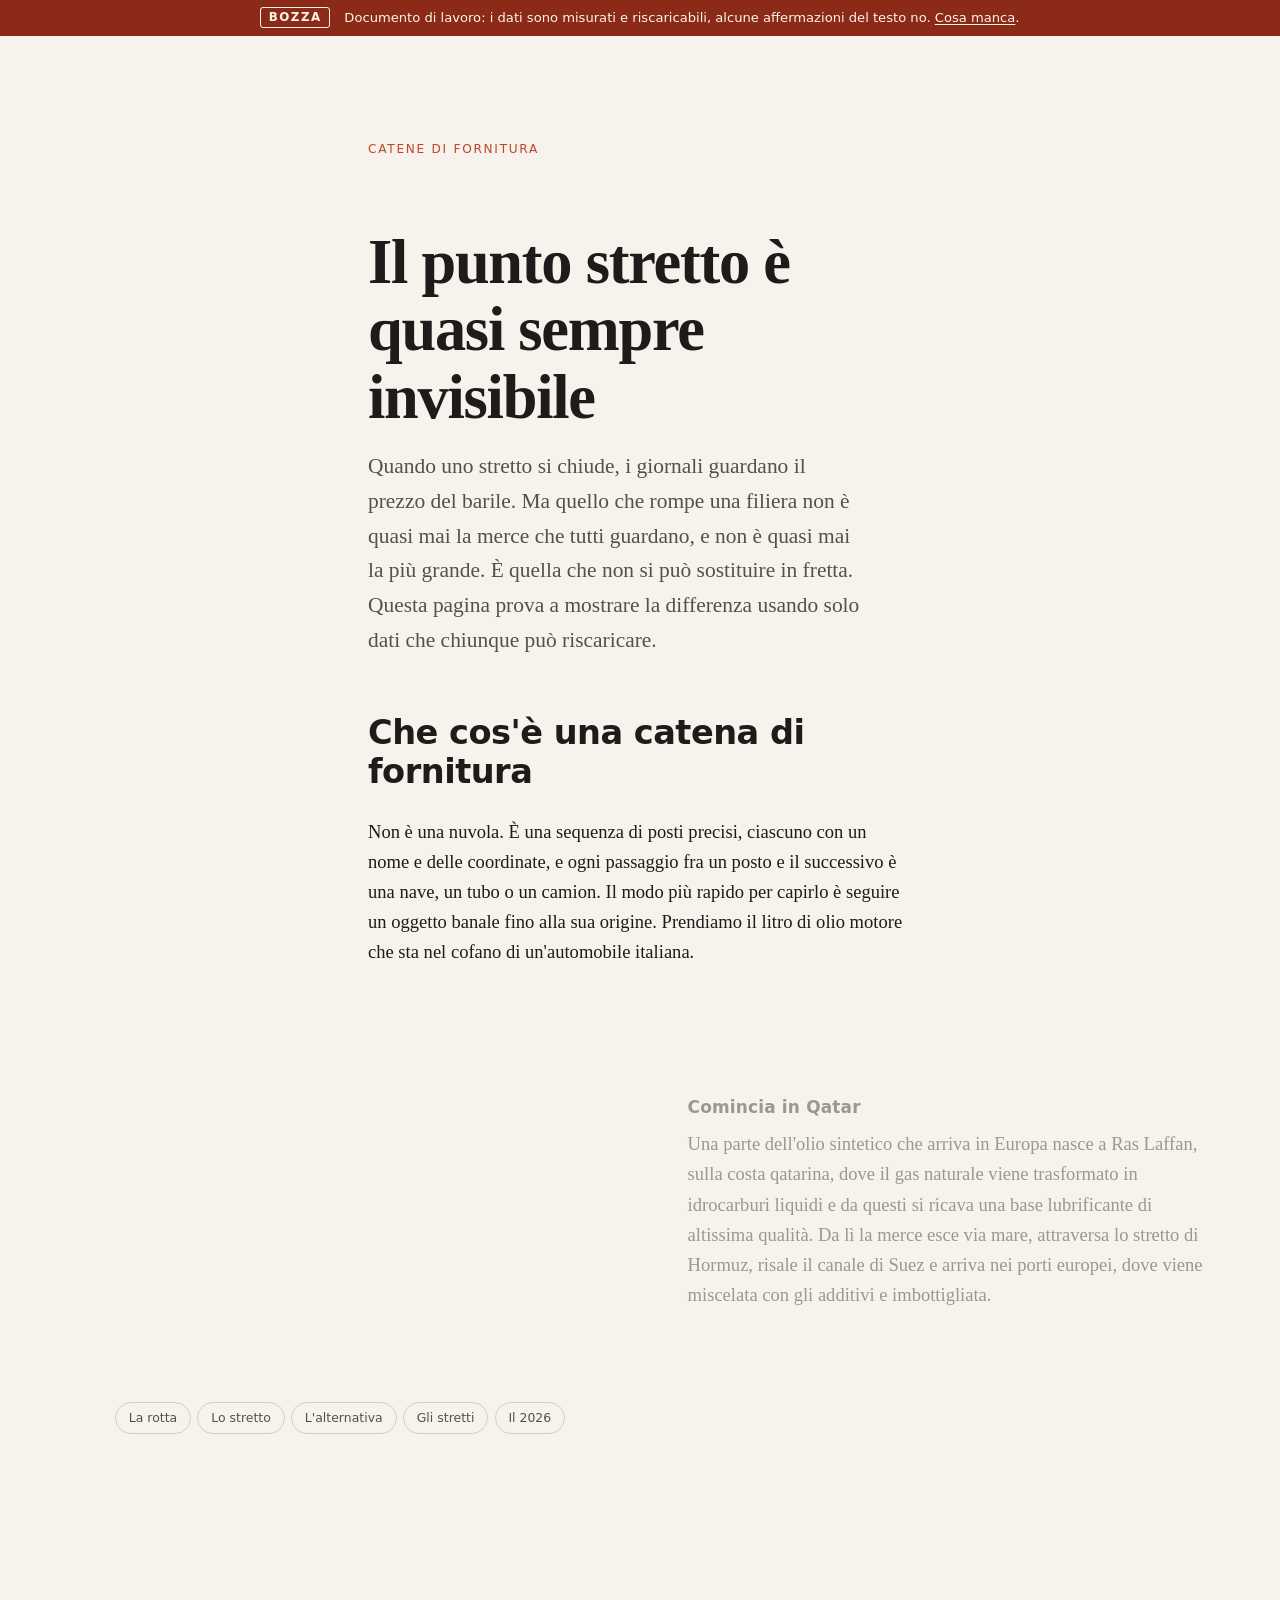
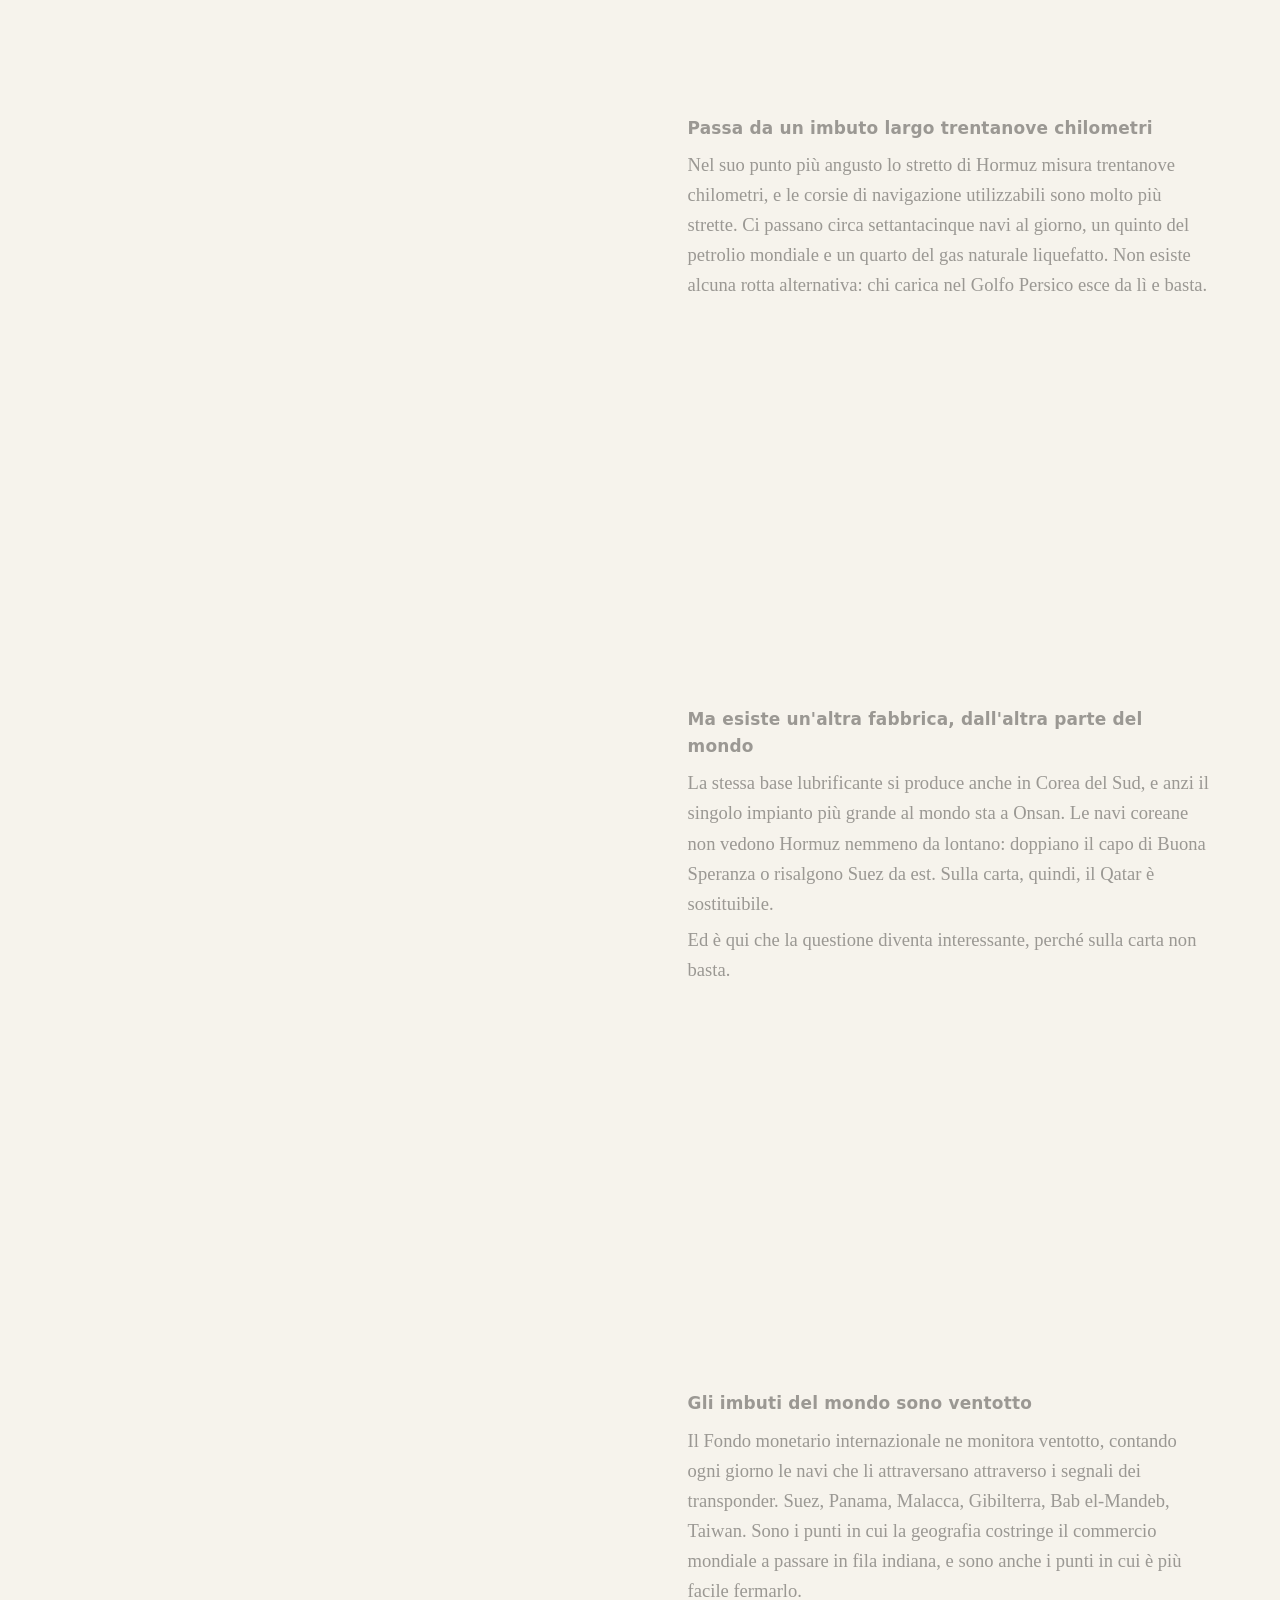
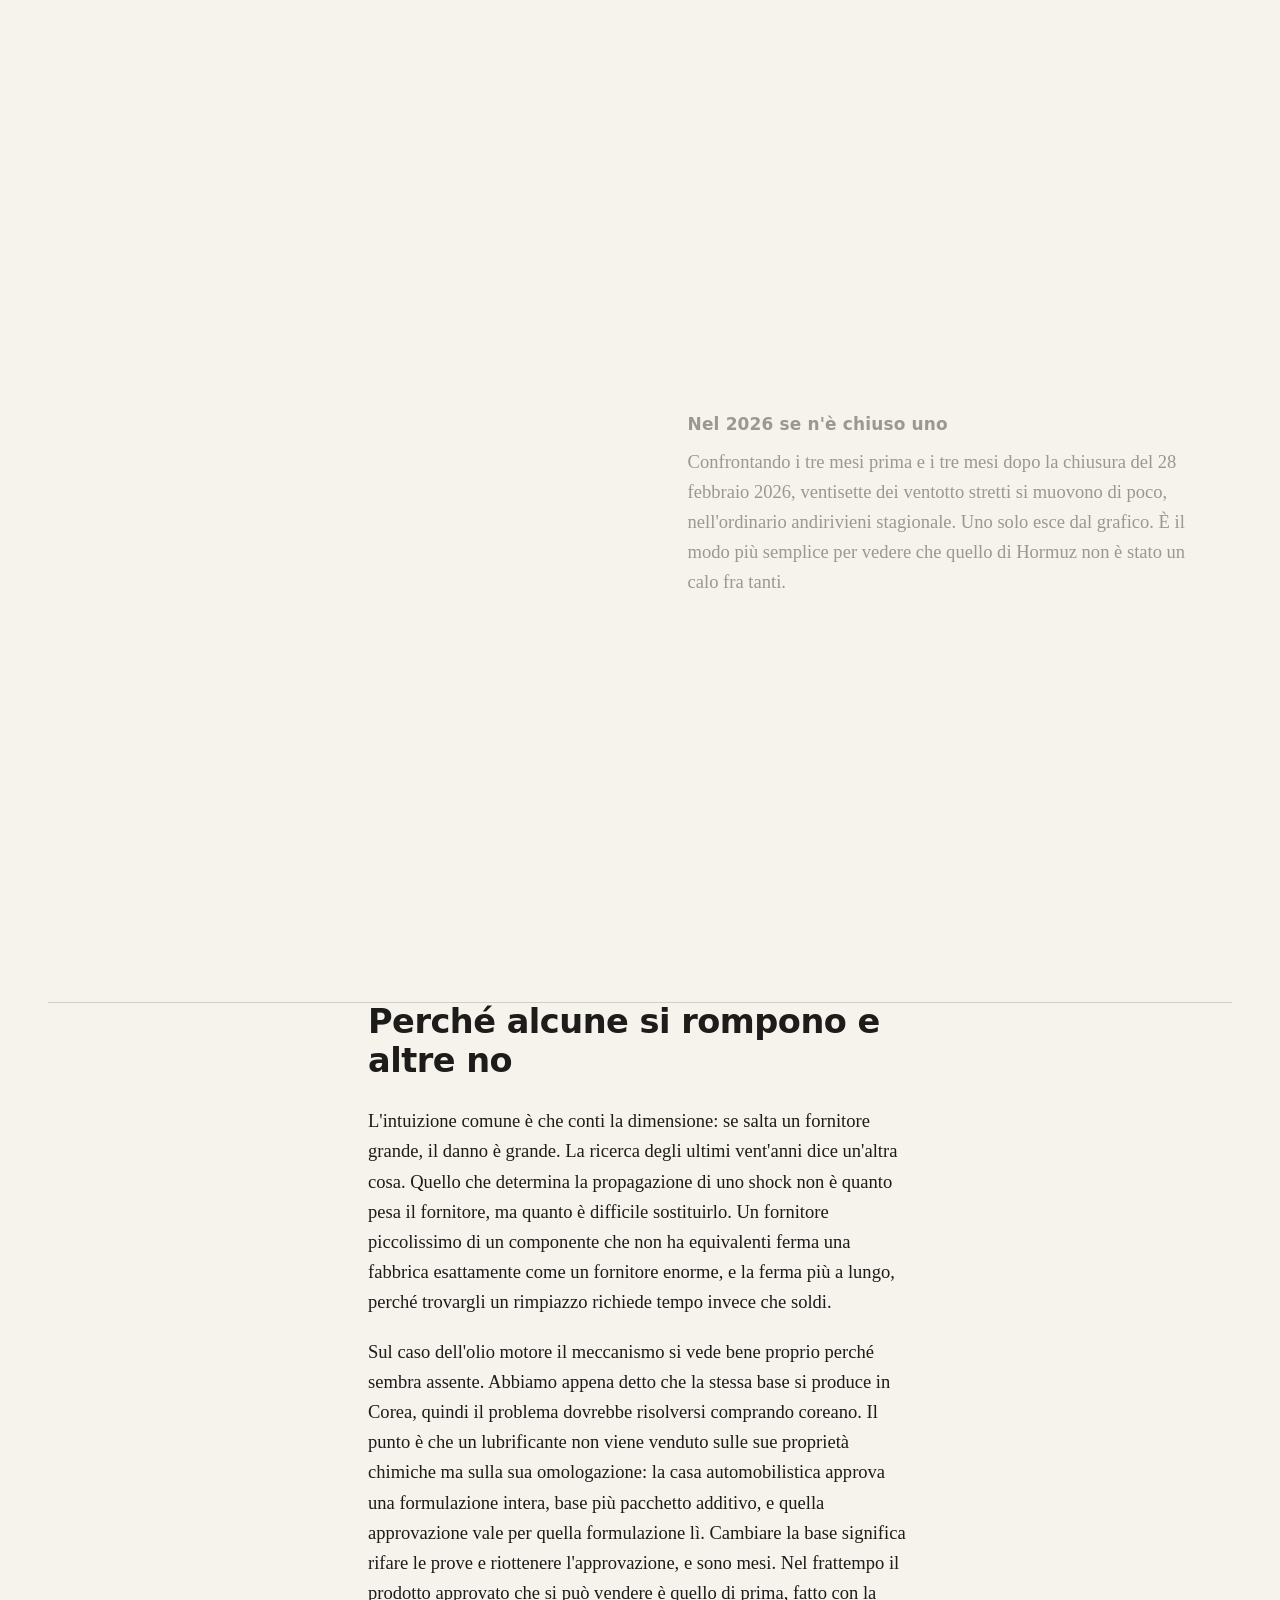
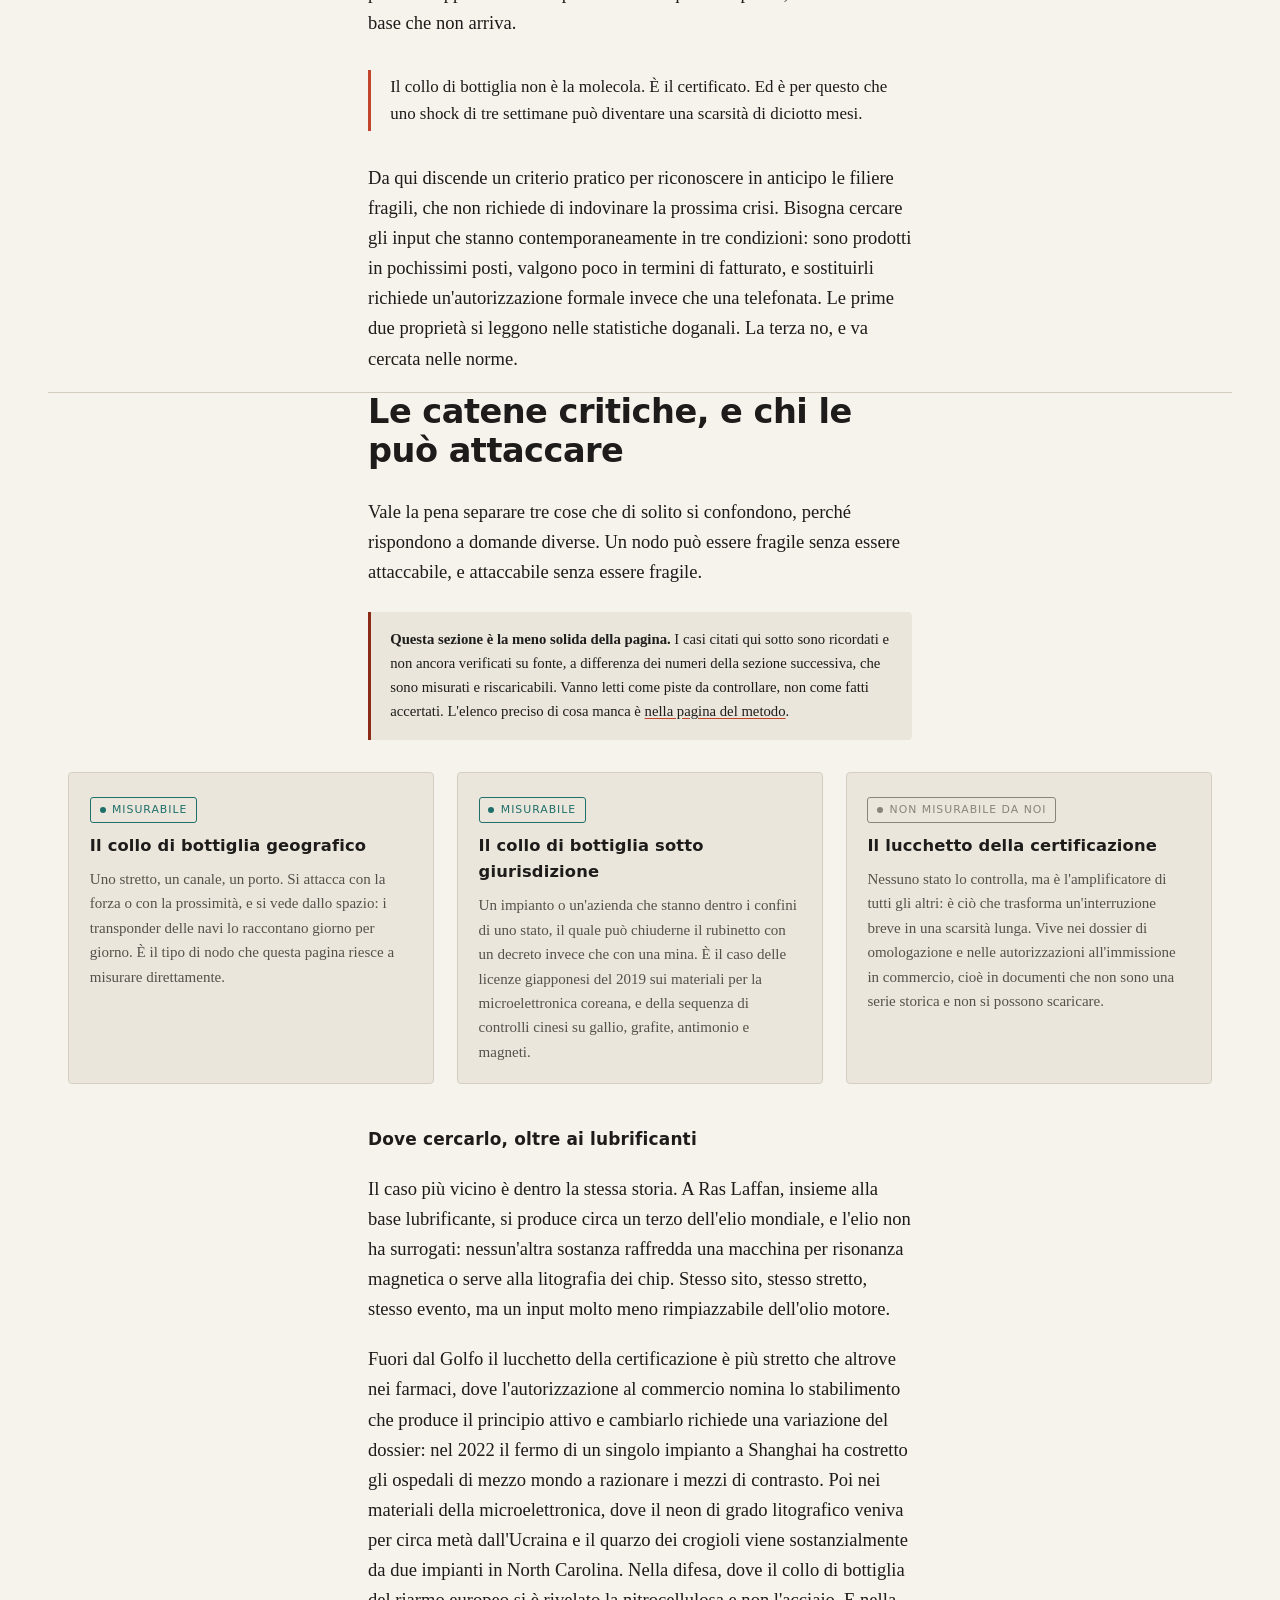
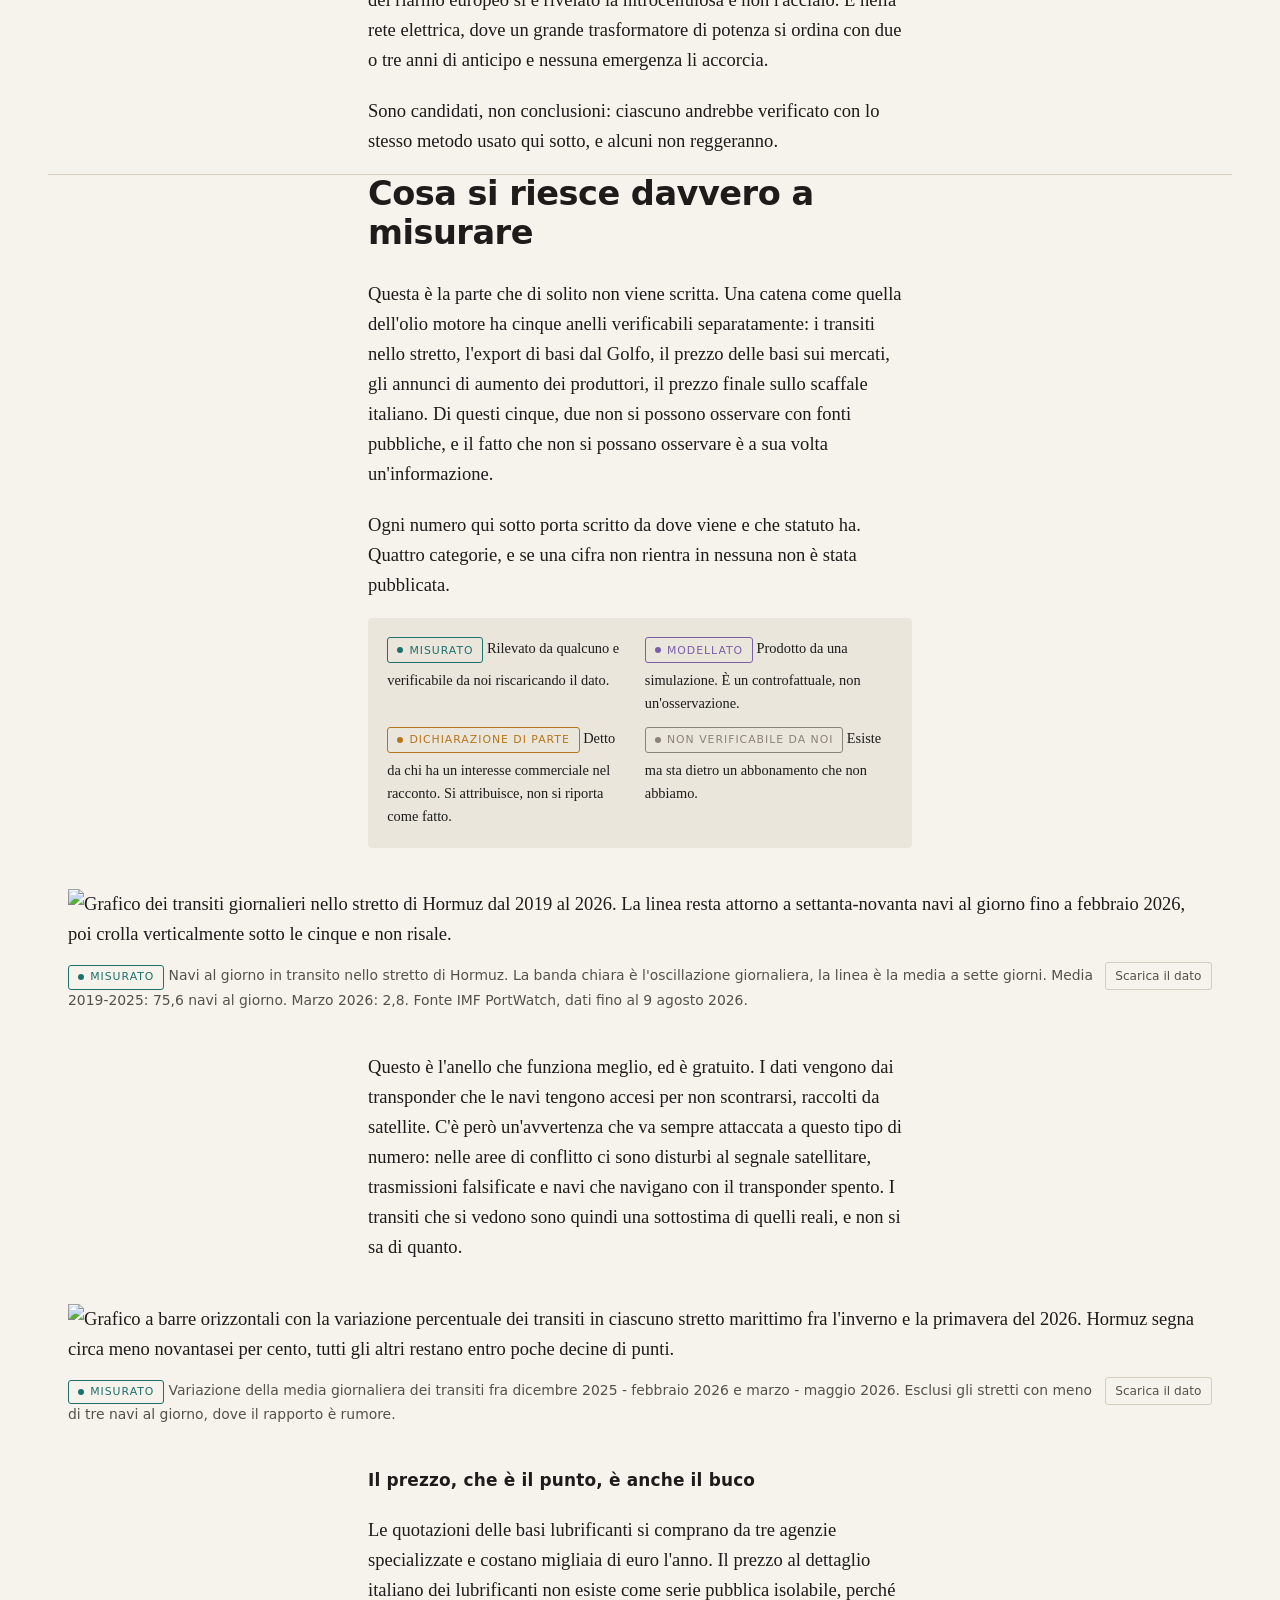
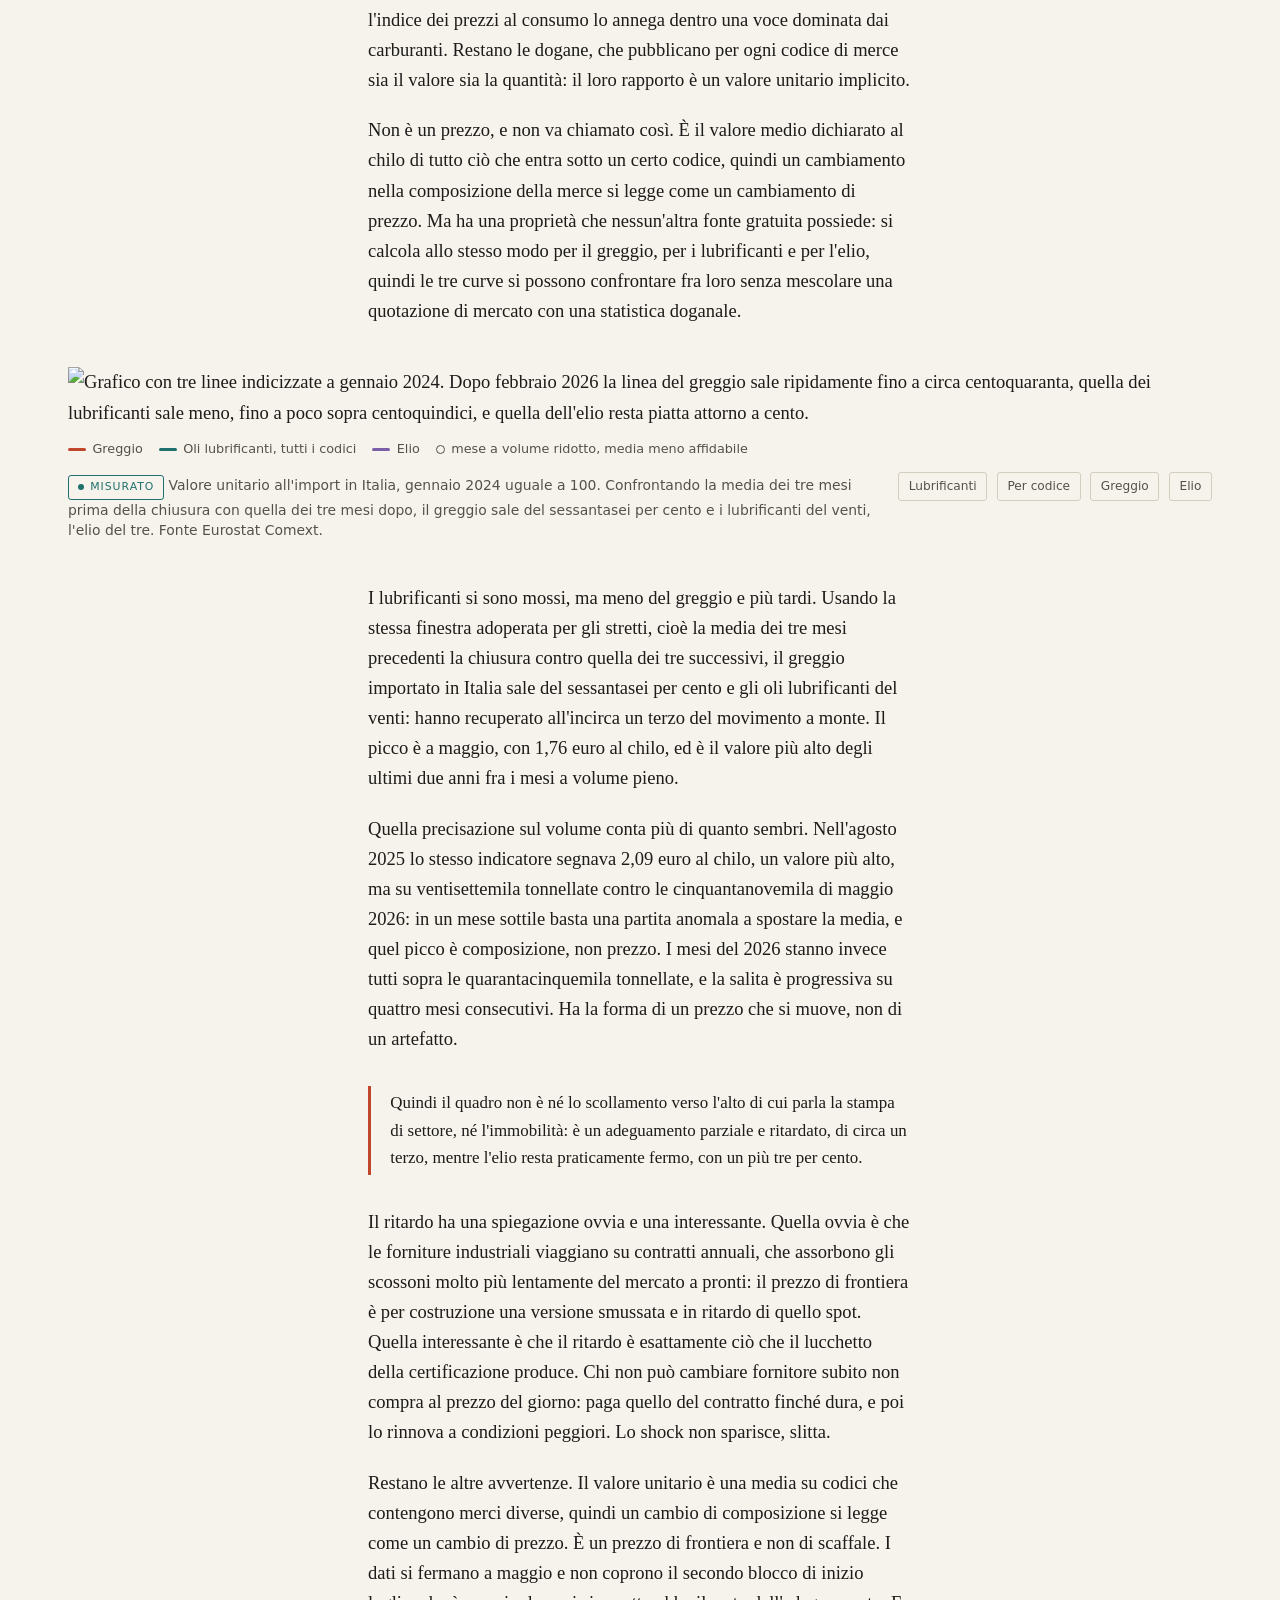
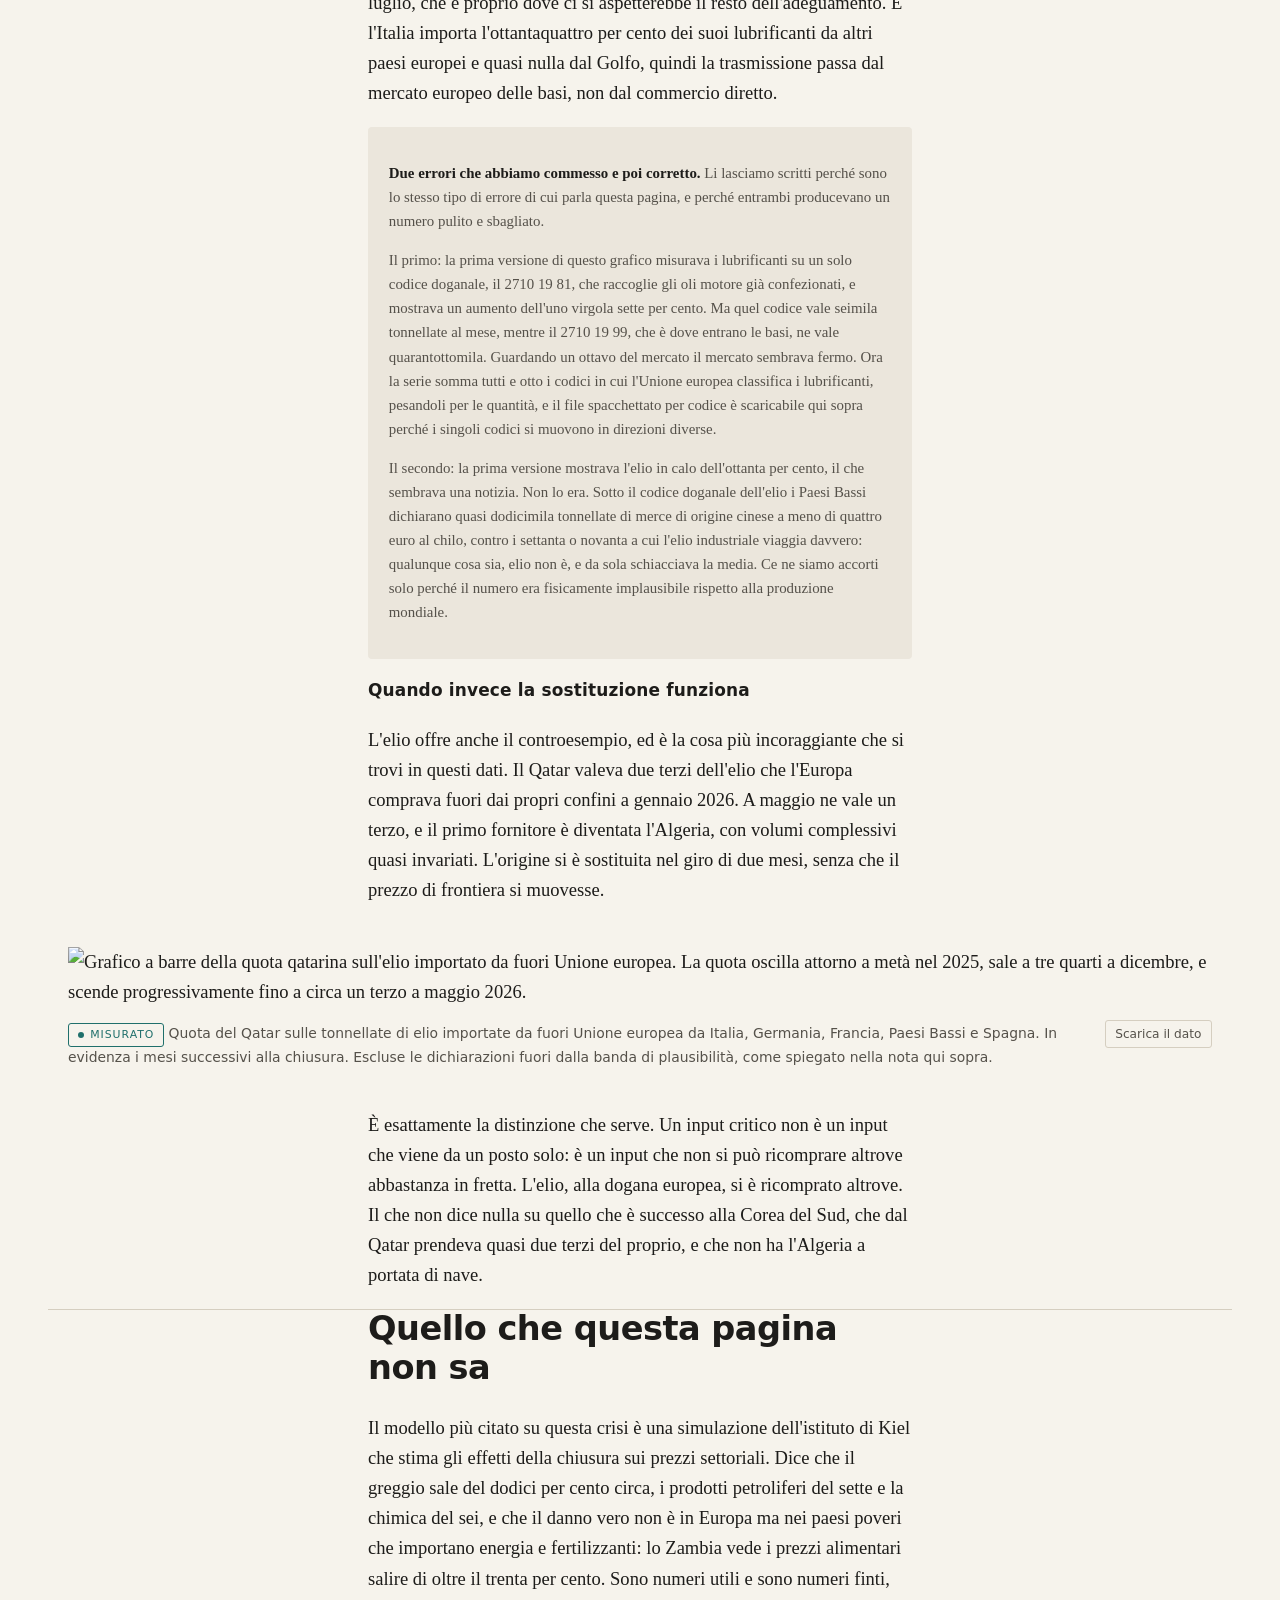
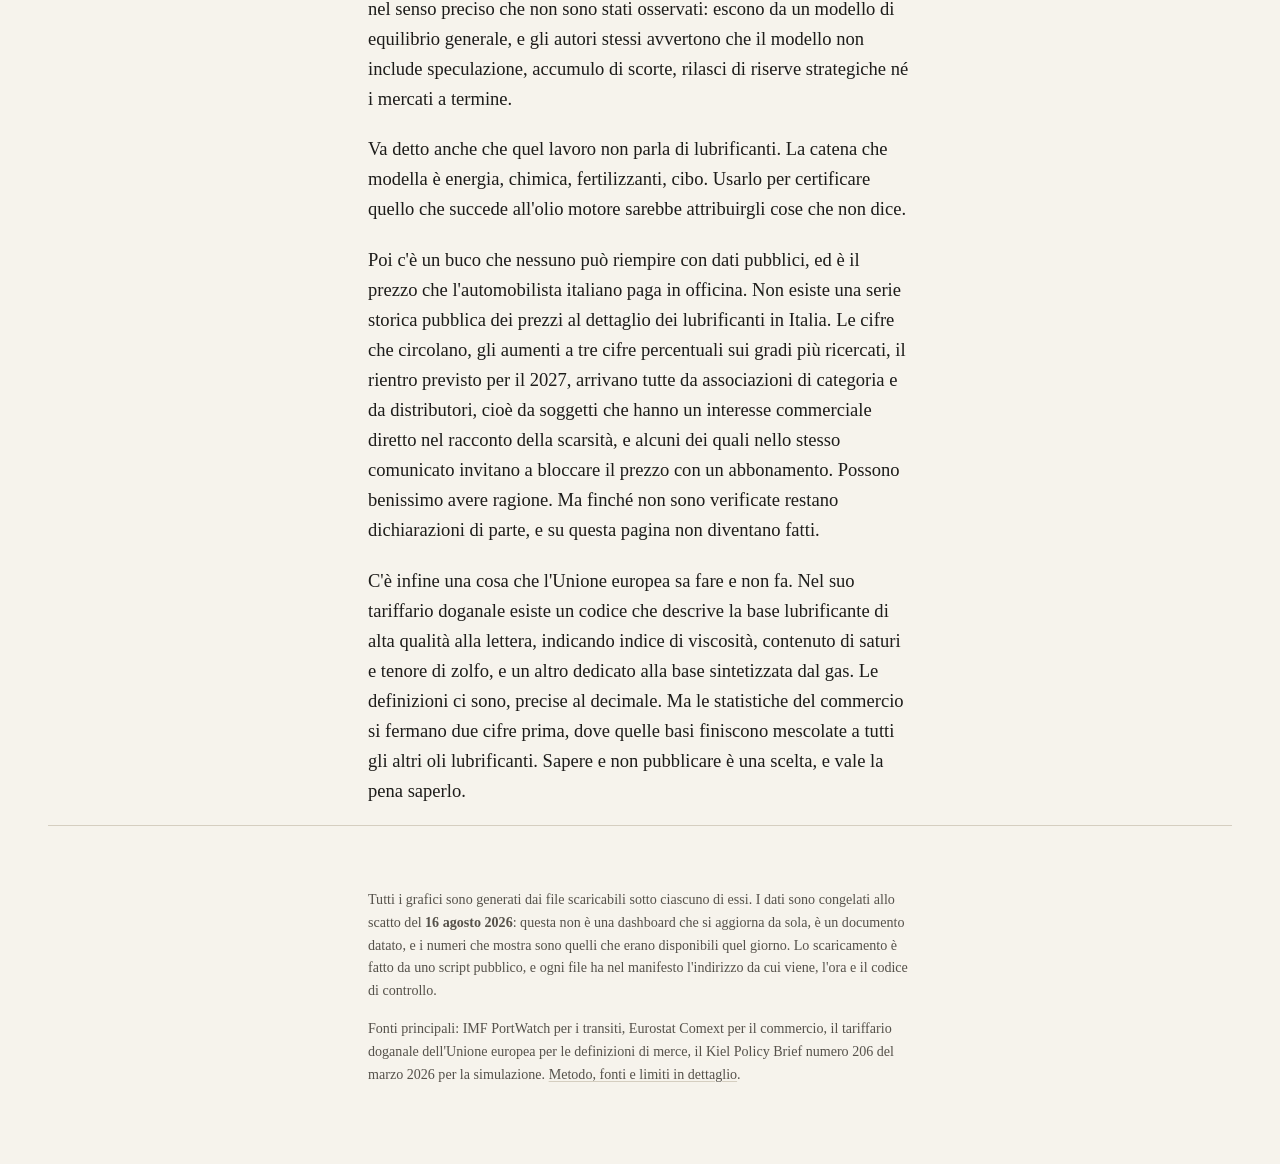
==== commit 8e4ad5de: "Marca la pagina come bozza, in modo che si veda ovunque Fascia appiccicata in cima a entrambe le pag" ====
--- a/sito/index.html
+++ b/sito/index.html
@@ -3,14 +3,22 @@
 <head>
 <meta charset="utf-8">
 <meta name="viewport" content="width=device-width, initial-scale=1">
-<title>Catene di fornitura critiche</title>
+<title>Bozza: catene di fornitura critiche</title>
 <meta name="description" content="Che cos'e' una catena di fornitura, perche' alcune si rompono e altre no, e cosa si riesce davvero a misurare quando uno stretto si chiude. Un caso di studio sulla chiusura di Hormuz del 2026.">
+<meta name="robots" content="noindex, nofollow">
 <link rel="icon" href="favicon.svg" type="image/svg+xml">
 <link rel="stylesheet" href="assets/stile.css">
 </head>
 <body>
 
 <a class="salta" href="#contenuto">Salta al contenuto</a>
+
+<div class="bozza" role="status">
+  <strong>Bozza</strong>
+  <span>Documento di lavoro: i dati sono misurati e riscaricabili, alcune
+  affermazioni del testo no. <a href="metodo.html#bozza">Cosa manca</a>.</span>
+</div>
+
 
 <header class="testa involucro">
   <div class="colonna">
@@ -146,6 +154,17 @@
     <p>Vale la pena separare tre cose che di solito si confondono, perché
     rispondono a domande diverse. Un nodo può essere fragile senza essere
     attaccabile, e attaccabile senza essere fragile.</p>
+  </div>
+
+  <div class="colonna">
+    <div class="avviso-sezione">
+      <strong>Questa sezione è la meno solida della pagina.</strong> I casi
+      citati qui sotto sono ricordati e non ancora verificati su fonte, a
+      differenza dei numeri della sezione successiva, che sono misurati e
+      riscaricabili. Vanno letti come piste da controllare, non come fatti
+      accertati. L'elenco preciso di cosa manca è
+      <a href="metodo.html#bozza">nella pagina del metodo</a>.
+    </div>
   </div>
 
   <ul class="schede">
--- a/sito/assets/stile.css
+++ b/sito/assets/stile.css
@@ -25,6 +25,12 @@
 
   --misura: 34rem;
   --largo:  74rem;
+  /* quanto scostare dall'alto gli elementi appiccicati, perche' non
+     finiscano dietro la fascia della bozza */
+  --barra:  3.2rem;
+
+  --bozza-fondo: #8a2a17;
+  --bozza-testo: #fdf3ee;
 }
 
 @media (prefers-color-scheme: dark) {
@@ -47,6 +53,9 @@
     --globo-punto:  #9aa0a6;
     --globo-alternativa: #4fbdb6;
     --globo-testo:  #c8c4bc;
+
+    --bozza-fondo: #d94f2b;
+    --bozza-testo: #17181a;
   }
 }
 
@@ -127,7 +136,10 @@
 
 @media (min-width: 62rem) {
   .scena-griglia { grid-template-columns: 1fr 1fr; gap: 3.5rem; align-items: start; }
-  .scena-globo { position: sticky; top: 0; height: 100vh; display: grid; place-items: center; }
+  .scena-globo {
+    position: sticky; top: var(--barra); height: calc(100vh - var(--barra));
+    display: grid; place-items: center;
+  }
 }
 
 .scena-globo { padding: 1rem 0; }
@@ -144,7 +156,7 @@
 
 @media (max-width: 61.99rem) {
   .scena-globo {
-    position: sticky; top: 0; z-index: 2;
+    position: sticky; top: var(--barra); z-index: 2;
     background: linear-gradient(var(--carta) 78%, transparent);
     padding-bottom: 1.5rem;
   }
@@ -312,3 +324,38 @@
   position: static; display: inline-block; margin: 0.5rem;
   padding: 0.5rem 0.9rem; background: var(--accento); color: #fff;
 }
+
+/* ---------------------------------------------------------------- bozza --
+   Fascia fissa in cima. Sta fuori dal flusso e resta visibile a qualunque
+   altezza della pagina: una bozza che si dichiara solo nell'intestazione
+   smette di dichiararsi appena qualcuno arriva da un link diretto a un
+   grafico, che e' esattamente quando conta.
+   ------------------------------------------------------------------------ */
+
+.bozza {
+  position: sticky; top: 0; z-index: 50;
+  display: flex; flex-wrap: wrap; align-items: center;
+  justify-content: center; gap: 0.3rem 0.9rem;
+  padding: 0.45rem 1rem;
+  background: var(--bozza-fondo); color: var(--bozza-testo);
+  font-family: system-ui, -apple-system, Segoe UI, Roboto, sans-serif;
+  font-size: 0.82rem; line-height: 1.35; text-align: center;
+}
+.bozza strong {
+  text-transform: uppercase; letter-spacing: 0.13em; font-size: 0.74rem;
+  border: 1px solid currentColor; border-radius: 3px; padding: 0.1rem 0.45rem;
+}
+.bozza a { color: inherit; text-decoration-color: currentColor; }
+
+.avviso-sezione {
+  border-left: 3px solid var(--bozza-fondo);
+  background: var(--carta-scavo);
+  padding: 1rem 1.2rem; border-radius: 0 4px 4px 0;
+  font-size: 0.92rem; margin: 1.6rem 0;
+}
+.avviso-sezione strong { color: var(--inchiostro); }
+
+@media (max-width: 34rem) {
+  :root { --barra: 5rem; }
+  .bozza { font-size: 0.76rem; }
+}
